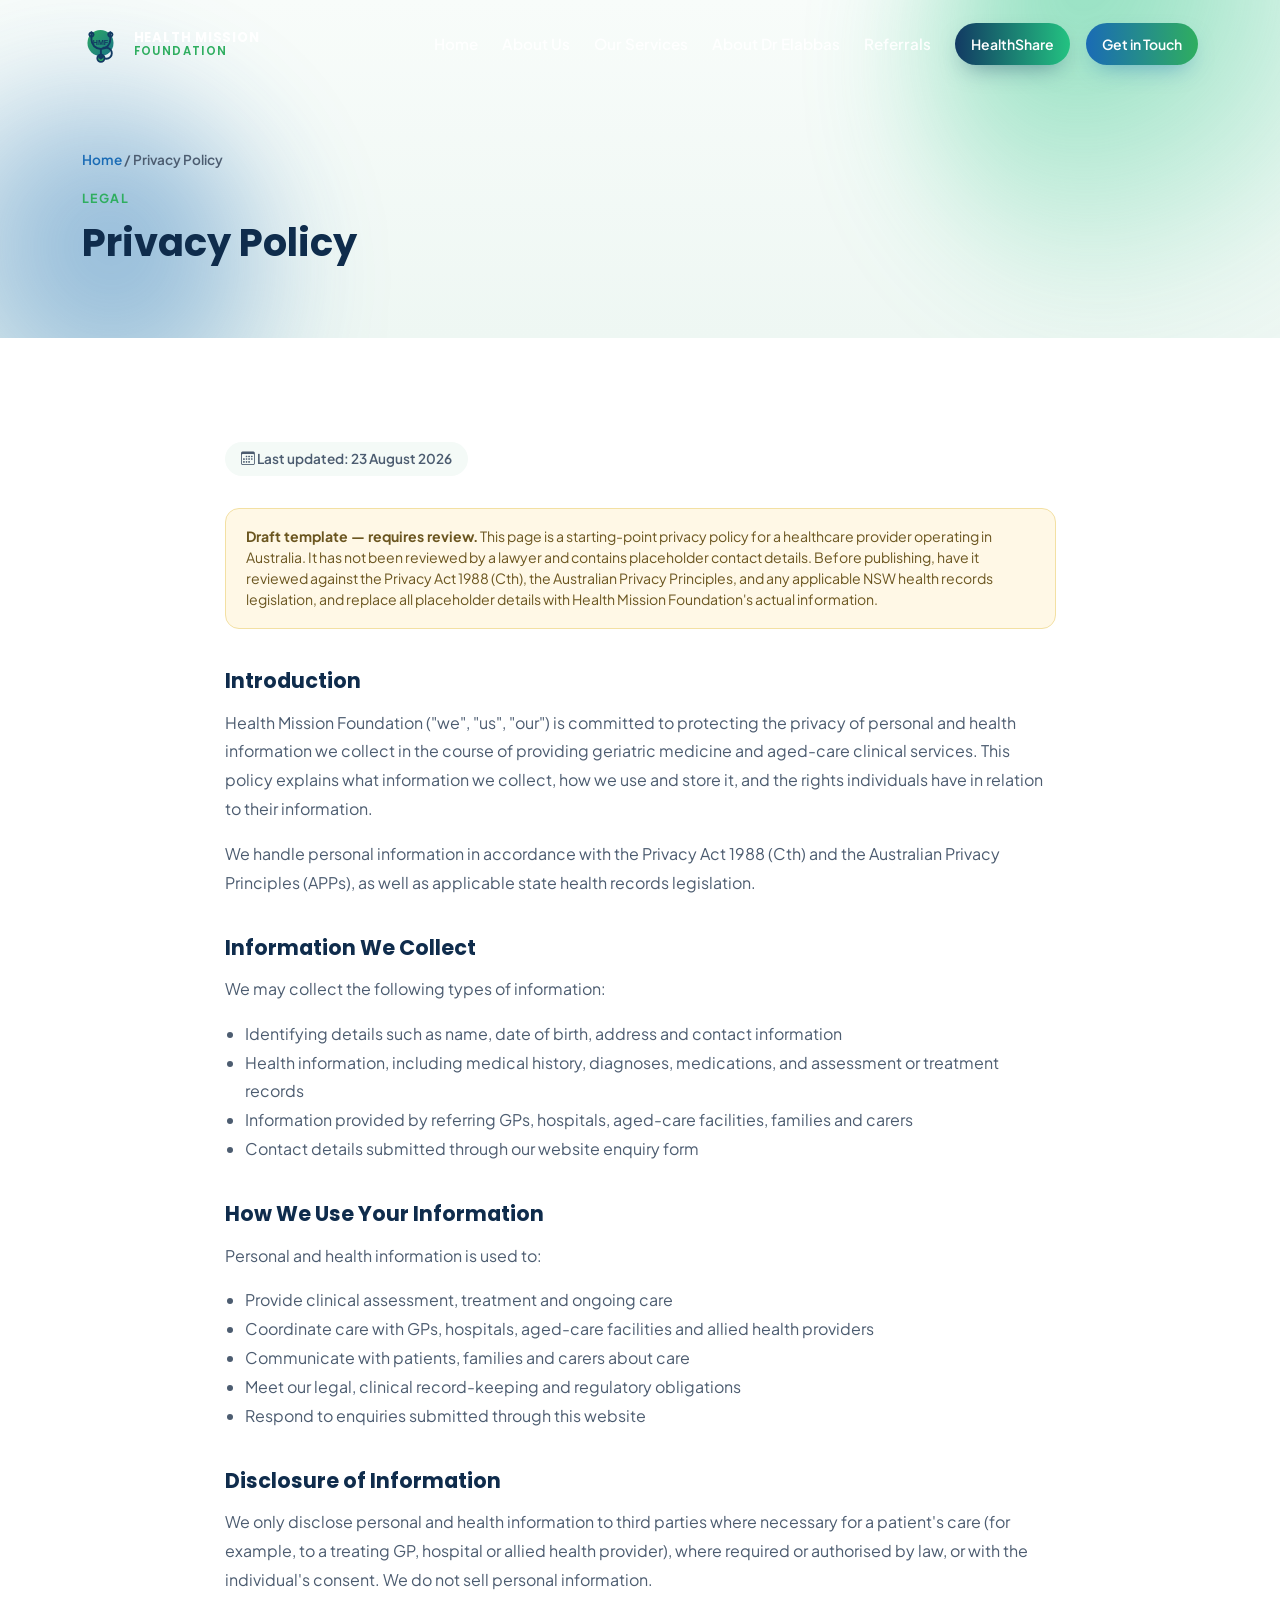
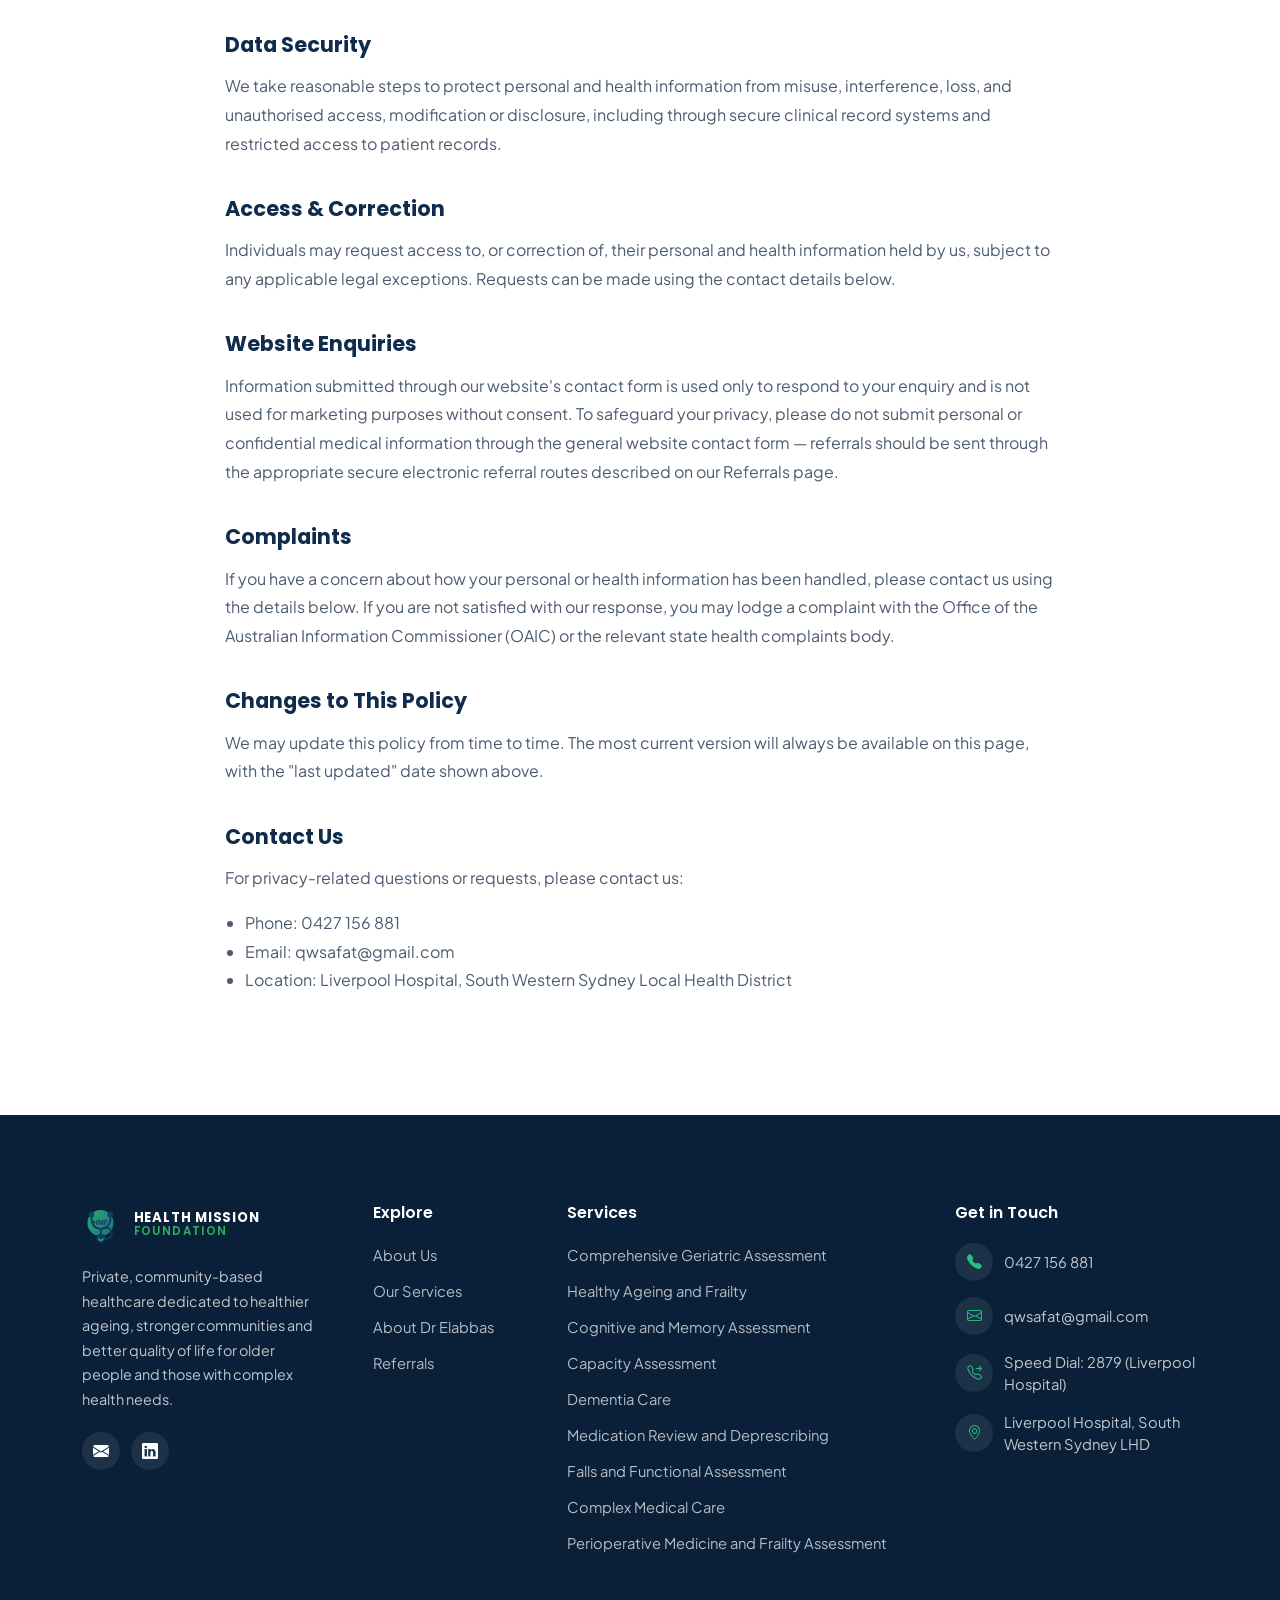
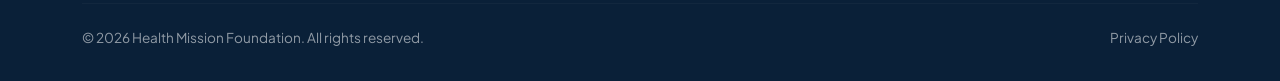
==== privacy.html @ 9118a7e2 "Initial commit: Health Mission Foundation website Single-page site (index.html) plus a privacy polic" ====
<!DOCTYPE html>
<html lang="en-AU">
<head>
<meta charset="UTF-8">
<meta name="viewport" content="width=device-width, initial-scale=1.0">
<title>Privacy Policy | Health Mission Foundation</title>
<meta name="description" content="Health Mission Foundation's privacy policy, explaining how personal and health information is collected, used, stored and disclosed.">
<meta name="robots" content="index, follow">
<meta name="theme-color" content="#0f2c4c">

<!-- NOTE: this is a placeholder domain — replace with the real live domain once the site is deployed -->
<link rel="canonical" href="https://www.healthmissionfoundation.com.au/privacy.html">

<!-- Social share previews (Open Graph / Twitter Card) -->
<meta property="og:type" content="website">
<meta property="og:site_name" content="Health Mission Foundation">
<meta property="og:title" content="Privacy Policy | Health Mission Foundation">
<meta property="og:description" content="Health Mission Foundation's privacy policy, explaining how personal and health information is collected, used, stored and disclosed.">
<meta property="og:image" content="https://www.healthmissionfoundation.com.au/assets/og-image.png">
<meta property="og:url" content="https://www.healthmissionfoundation.com.au/privacy.html">
<meta property="og:locale" content="en_AU">
<meta name="twitter:card" content="summary_large_image">
<meta name="twitter:title" content="Privacy Policy | Health Mission Foundation">
<meta name="twitter:description" content="Health Mission Foundation's privacy policy, explaining how personal and health information is collected, used, stored and disclosed.">
<meta name="twitter:image" content="https://www.healthmissionfoundation.com.au/assets/og-image.png">

<link rel="icon" type="image/svg+xml" href="assets/logo.svg">

<link rel="preconnect" href="https://fonts.googleapis.com">
<link href="https://fonts.googleapis.com/css2?family=Poppins:wght@500;600;700;800&family=Plus+Jakarta+Sans:wght@400;500;600;700&display=swap" rel="stylesheet">

<link href="https://cdn.jsdelivr.net/npm/bootstrap@5.3.3/dist/css/bootstrap.min.css" rel="stylesheet">
<link rel="stylesheet" href="https://cdn.jsdelivr.net/npm/bootstrap-icons@1.11.3/font/bootstrap-icons.css">

<link rel="stylesheet" href="css/style.css">
</head>
<body>

<!-- ============ NAVBAR ============ -->
<nav class="navbar navbar-expand-lg fixed-top hmf-navbar" id="hmfNav">
  <div class="container">
    <a class="navbar-brand hmf-brand" href="index.html#top">
      <img src="assets/logo.svg" alt="Health Mission Foundation" class="hmf-brand-mark">
      <span class="hmf-brand-text">
        <span class="hmf-brand-line1">HEALTH MISSION</span>
        <span class="hmf-brand-line2">FOUNDATION</span>
      </span>
    </a>
    <button class="navbar-toggler" type="button" data-bs-toggle="collapse" data-bs-target="#hmfNavLinks" aria-controls="hmfNavLinks" aria-expanded="false" aria-label="Toggle navigation">
      <span class="navbar-toggler-icon"></span>
    </button>
    <div class="collapse navbar-collapse" id="hmfNavLinks">
      <ul class="navbar-nav ms-auto align-items-lg-center gap-lg-2">
        <li class="nav-item"><a class="nav-link" href="index.html#top">Home</a></li>
        <li class="nav-item"><a class="nav-link" href="index.html#about">About Us</a></li>
        <li class="nav-item"><a class="nav-link" href="index.html#services">Our Services</a></li>
        <li class="nav-item"><a class="nav-link" href="index.html#specialist">About Dr Elabbas</a></li>
        <li class="nav-item"><a class="nav-link" href="index.html#referrals">Referrals</a></li>
        <li class="nav-item ms-lg-2">
          <a class="btn hmf-btn-healthshare btn-sm px-3" href="https://www.healthshare.com.au/profile/professional/437690-dr-elhassan-elabbas/" target="_blank" rel="noopener noreferrer">HealthShare</a>
        </li>
        <li class="nav-item ms-lg-2">
          <a class="btn hmf-btn-primary btn-sm px-3" href="index.html#contact">Get in Touch</a>
        </li>
      </ul>
    </div>
  </div>
</nav>

<!-- ============ PAGE HEADER ============ -->
<header class="hmf-page-header">
  <div class="hmf-hero-blob hmf-blob-1"></div>
  <div class="hmf-hero-blob hmf-blob-2"></div>
  <div class="container">
    <p class="hmf-breadcrumb"><a href="index.html#top">Home</a> / Privacy Policy</p>
    <span class="hmf-kicker">Legal</span>
    <h1 class="hmf-h2">Privacy Policy</h1>
  </div>
</header>

<!-- ============ POLICY CONTENT ============ -->
<section class="hmf-section">
  <div class="container">
    <div class="row justify-content-center">
      <div class="col-lg-9">

        <p class="hmf-policy-updated"><i class="bi bi-calendar3"></i> Last updated: 23 August 2026</p>

        <div class="hmf-policy-disclaimer">
          <strong>Draft template &mdash; requires review.</strong> This page is a starting-point
          privacy policy for a healthcare provider operating in Australia. It has not been
          reviewed by a lawyer and contains placeholder contact details. Before publishing,
          have it reviewed against the Privacy Act 1988 (Cth), the Australian Privacy
          Principles, and any applicable NSW health records legislation, and replace all
          placeholder details with Health Mission Foundation's actual information.
        </div>

        <div class="hmf-policy">

          <h2>Introduction</h2>
          <p>
            Health Mission Foundation ("we", "us", "our") is committed to protecting the privacy
            of personal and health information we collect in the course of providing geriatric
            medicine and aged-care clinical services. This policy explains what information we
            collect, how we use and store it, and the rights individuals have in relation to
            their information.
          </p>
          <p>
            We handle personal information in accordance with the Privacy Act 1988 (Cth) and
            the Australian Privacy Principles (APPs), as well as applicable state health records
            legislation.
          </p>

          <h2>Information We Collect</h2>
          <p>We may collect the following types of information:</p>
          <ul>
            <li>Identifying details such as name, date of birth, address and contact information</li>
            <li>Health information, including medical history, diagnoses, medications, and assessment or treatment records</li>
            <li>Information provided by referring GPs, hospitals, aged-care facilities, families and carers</li>
            <li>Contact details submitted through our website enquiry form</li>
          </ul>

          <h2>How We Use Your Information</h2>
          <p>Personal and health information is used to:</p>
          <ul>
            <li>Provide clinical assessment, treatment and ongoing care</li>
            <li>Coordinate care with GPs, hospitals, aged-care facilities and allied health providers</li>
            <li>Communicate with patients, families and carers about care</li>
            <li>Meet our legal, clinical record-keeping and regulatory obligations</li>
            <li>Respond to enquiries submitted through this website</li>
          </ul>

          <h2>Disclosure of Information</h2>
          <p>
            We only disclose personal and health information to third parties where necessary
            for a patient's care (for example, to a treating GP, hospital or allied health
            provider), where required or authorised by law, or with the individual's consent.
            We do not sell personal information.
          </p>

          <h2>Data Security</h2>
          <p>
            We take reasonable steps to protect personal and health information from misuse,
            interference, loss, and unauthorised access, modification or disclosure, including
            through secure clinical record systems and restricted access to patient records.
          </p>

          <h2>Access &amp; Correction</h2>
          <p>
            Individuals may request access to, or correction of, their personal and health
            information held by us, subject to any applicable legal exceptions. Requests can be
            made using the contact details below.
          </p>

          <h2>Website Enquiries</h2>
          <p>
            Information submitted through our website's contact form is used only to respond to
            your enquiry and is not used for marketing purposes without consent. To safeguard
            your privacy, please do not submit personal or confidential medical information
            through the general website contact form &mdash; referrals should be sent through
            the appropriate secure electronic referral routes described on our Referrals page.
          </p>

          <h2>Complaints</h2>
          <p>
            If you have a concern about how your personal or health information has been
            handled, please contact us using the details below. If you are not satisfied with
            our response, you may lodge a complaint with the Office of the Australian
            Information Commissioner (OAIC) or the relevant state health complaints body.
          </p>

          <h2>Changes to This Policy</h2>
          <p>
            We may update this policy from time to time. The most current version will always
            be available on this page, with the "last updated" date shown above.
          </p>

          <h2>Contact Us</h2>
          <p>
            For privacy-related questions or requests, please contact us:
          </p>
          <ul>
            <li>Phone: 0427 156 881</li>
            <li>Email: qwsafat@gmail.com</li>
            <li>Location: Liverpool Hospital, South Western Sydney Local Health District</li>
          </ul>

        </div>
      </div>
    </div>
  </div>
</section>

<!-- ============ FOOTER ============ -->
<footer class="hmf-footer">
  <div class="container">
    <div class="row g-5">
      <div class="col-lg-3">
        <a href="index.html#top" class="hmf-brand hmf-footer-brand">
          <img src="assets/logo.svg" alt="Health Mission Foundation" class="hmf-brand-mark">
          <span class="hmf-brand-text">
            <span class="hmf-brand-line1">HEALTH MISSION</span>
            <span class="hmf-brand-line2">FOUNDATION</span>
          </span>
        </a>
        <p class="hmf-footer-about">
          Private, community-based healthcare dedicated to healthier ageing, stronger
          communities and better quality of life for older people and those with complex
          health needs.
        </p>
        <div class="hmf-social">
          <a href="mailto:qwsafat@gmail.com" aria-label="Email"><i class="bi bi-envelope-fill"></i></a>
          <a href="https://www.linkedin.com/in/dr-elhassan-elabbas-39b4a826b/" target="_blank" rel="noopener noreferrer" aria-label="LinkedIn"><i class="bi bi-linkedin"></i></a>
        </div>
      </div>

      <div class="col-lg-2 col-6">
        <h4 class="hmf-footer-heading">Explore</h4>
        <ul class="hmf-footer-links">
          <li><a href="index.html#about">About Us</a></li>
          <li><a href="index.html#services">Our Services</a></li>
          <li><a href="index.html#specialist">About Dr Elabbas</a></li>
          <li><a href="index.html#referrals">Referrals</a></li>
        </ul>
      </div>

      <div class="col-lg-4 col-6">
        <h4 class="hmf-footer-heading">Services</h4>
        <ul class="hmf-footer-links">
          <li><a href="index.html#services">Comprehensive Geriatric Assessment</a></li>
          <li><a href="index.html#services">Healthy Ageing and Frailty</a></li>
          <li><a href="index.html#services">Cognitive and Memory Assessment</a></li>
          <li><a href="index.html#services">Capacity Assessment</a></li>
          <li><a href="index.html#services">Dementia Care</a></li>
          <li><a href="index.html#services">Medication Review and Deprescribing</a></li>
          <li><a href="index.html#services">Falls and Functional Assessment</a></li>
          <li><a href="index.html#services">Complex Medical Care</a></li>
          <li><a href="index.html#services">Perioperative Medicine and Frailty Assessment</a></li>
        </ul>
      </div>

      <div class="col-lg-3">
        <h4 class="hmf-footer-heading">Get in Touch</h4>
        <ul class="hmf-footer-contact">
          <li><i class="bi bi-telephone-fill"></i><span>0427 156 881</span></li>
          <li><i class="bi bi-envelope"></i><span>qwsafat@gmail.com</span></li>
          <li><i class="bi bi-telephone-forward"></i><span>Speed Dial: 2879 (Liverpool Hospital)</span></li>
          <li><i class="bi bi-geo-alt"></i><span>Liverpool Hospital, South Western Sydney LHD</span></li>
        </ul>
      </div>
    </div>

    <hr class="hmf-footer-divider">

    <div class="d-flex flex-column flex-sm-row justify-content-between align-items-center gap-2 hmf-footer-bottom">
      <p class="mb-0">&copy; <span id="hmfYear"></span> Health Mission Foundation. All rights reserved.</p>
      <p class="mb-0"><a href="privacy.html">Privacy Policy</a></p>
    </div>
  </div>
</footer>

<button id="hmfBackToTop" class="hmf-back-to-top" aria-label="Back to top"><i class="bi bi-arrow-up"></i></button>

<script src="https://cdn.jsdelivr.net/npm/bootstrap@5.3.3/dist/js/bootstrap.bundle.min.js"></script>
<script src="js/script.js"></script>
</body>
</html>
---- css/style.css ----
/* ==========================================================================
   Health Mission Foundation — custom styles (Bootstrap 5 base)
   ========================================================================== */

:root {
  --hmf-navy: #0f2c4c;
  --hmf-navy-2: #123a63;
  --hmf-blue: #1a6bb5;
  --hmf-green: #2fae60;
  --hmf-green-2: #23c281;
  --hmf-bg-soft: #f4faf7;
  --hmf-text: #17263a;
  --hmf-text-soft: #4c5c70;
  --hmf-gradient: linear-gradient(135deg, var(--hmf-navy) 0%, var(--hmf-blue) 55%, var(--hmf-green) 100%);
  --hmf-shadow: 0 20px 45px -20px rgba(15, 44, 76, 0.35);
}

html { scroll-behavior: smooth; }

body {
  font-family: 'Plus Jakarta Sans', system-ui, sans-serif;
  color: var(--hmf-text);
  background: #ffffff;
  overflow-x: hidden;
}

h1, h2, h3, h4, .hmf-brand-text {
  font-family: 'Poppins', sans-serif;
}

a { text-decoration: none; }

.hmf-text-gradient {
  background: linear-gradient(90deg, var(--hmf-green-2), var(--hmf-blue));
  -webkit-background-clip: text;
  background-clip: text;
  color: transparent;
}

/* ---------- Buttons ---------- */
.hmf-btn-primary {
  background: linear-gradient(90deg, var(--hmf-blue), var(--hmf-green));
  border: none;
  color: #fff;
  font-weight: 600;
  border-radius: 50px;
  padding-top: .65rem;
  padding-bottom: .65rem;
  box-shadow: 0 10px 25px -10px rgba(26, 107, 181, .55);
  transition: transform .25s ease, box-shadow .25s ease;
}
.hmf-btn-primary:hover {
  transform: translateY(-3px);
  box-shadow: 0 16px 30px -10px rgba(26, 107, 181, .6);
  color: #fff;
}
.hmf-btn-outline {
  border: 2px solid var(--hmf-navy-2);
  color: var(--hmf-navy-2);
  font-weight: 600;
  border-radius: 50px;
  background: transparent;
  transition: all .25s ease;
}
.hmf-btn-outline:hover {
  background: var(--hmf-navy-2);
  color: #fff;
  transform: translateY(-3px);
}
.hmf-btn-light {
  background: #fff;
  color: var(--hmf-navy-2);
  font-weight: 600;
  border-radius: 50px;
  border: none;
  transition: all .25s ease;
}
.hmf-btn-light:hover {
  transform: translateY(-3px);
  color: var(--hmf-navy-2);
  box-shadow: 0 14px 28px -10px rgba(0,0,0,.25);
}
.hmf-btn-healthshare {
  background: linear-gradient(90deg, var(--hmf-navy-2), var(--hmf-green-2));
  border: none;
  color: #fff;
  font-weight: 600;
  border-radius: 50px;
  padding-top: .65rem;
  padding-bottom: .65rem;
  box-shadow: 0 10px 25px -10px rgba(18, 58, 99, .55);
  transition: transform .25s ease, box-shadow .25s ease;
}
.hmf-btn-healthshare:hover {
  transform: translateY(-3px);
  box-shadow: 0 16px 30px -10px rgba(18, 58, 99, .6);
  color: #fff;
}

/* ---------- Navbar ---------- */
.hmf-navbar {
  padding: 18px 0;
  background: transparent;
  transition: all .35s ease;
}
.hmf-navbar.scrolled {
  padding: 10px 0;
  background: rgba(255,255,255,.9);
  backdrop-filter: blur(12px);
  box-shadow: 0 8px 30px -15px rgba(15,44,76,.25);
}
.hmf-brand {
  display: flex;
  align-items: center;
  gap: .6rem;
}
.hmf-brand-mark { width: 42px; height: 42px; }
.hmf-brand-text { display: flex; flex-direction: column; line-height: 1.05; }
.hmf-brand-line1 { font-weight: 700; font-size: .82rem; letter-spacing: .06em; color: var(--hmf-navy-2); }
.hmf-brand-line2 { font-weight: 600; font-size: .72rem; letter-spacing: .12em; color: var(--hmf-green); }

.hmf-navbar .nav-link {
  color: var(--hmf-navy-2);
  font-weight: 600;
  font-size: .95rem;
  padding: .5rem .9rem;
  position: relative;
}
.hmf-navbar .nav-link::after {
  content: "";
  position: absolute;
  left: .9rem; right: .9rem; bottom: .2rem;
  height: 2px;
  background: linear-gradient(90deg, var(--hmf-blue), var(--hmf-green));
  transform: scaleX(0);
  transform-origin: left;
  transition: transform .25s ease;
}
.hmf-navbar .nav-link:hover::after { transform: scaleX(1); }
.hmf-navbar .nav-link.active { color: var(--hmf-green); }
.hmf-navbar .nav-link.active::after { transform: scaleX(1); }

/* Hero is a solid dark panel: keep nav text legible before the navbar picks up its scrolled (white) background */
@media (min-width: 992px) {
  .hmf-navbar:not(.scrolled) .nav-link:not(.active) { color: rgba(255, 255, 255, .92); }
  .hmf-navbar:not(.scrolled) .hmf-brand-line1 { color: #fff; }
}

/* ---------- Hero ---------- */
.hmf-hero {
  position: relative;
  min-height: 100vh;
  display: flex;
  align-items: center;
  padding-top: 140px;
  padding-bottom: 120px;
  background: var(--hmf-navy);
  overflow: hidden;
}
.hmf-hero-blob {
  position: absolute;
  border-radius: 50%;
  filter: blur(60px);
  opacity: .55;
  z-index: 0;
  animation: hmfFloat 9s ease-in-out infinite;
}
.hmf-blob-1 {
  width: 520px; height: 520px;
  top: -180px; right: -160px;
  background: radial-gradient(circle at 30% 30%, var(--hmf-green-2), transparent 70%);
}
.hmf-blob-2 {
  width: 420px; height: 420px;
  bottom: -160px; left: -140px;
  background: radial-gradient(circle at 60% 40%, var(--hmf-blue), transparent 70%);
  animation-delay: 2s;
}
@keyframes hmfFloat {
  0%, 100% { transform: translateY(0) scale(1); }
  50% { transform: translateY(-25px) scale(1.05); }
}

.hmf-heartbeat {
  position: absolute;
  top: 18%;
  left: 0;
  width: 100%;
  height: 90px;
  z-index: 0;
  opacity: .35;
}
.hmf-heartbeat path {
  fill: none;
  stroke: rgba(255, 255, 255, .6);
  stroke-width: 2.5;
  stroke-linecap: round;
  stroke-linejoin: round;
  stroke-dasharray: 1400;
  stroke-dashoffset: 1400;
  animation: hmfDraw 6s linear infinite;
}
@keyframes hmfDraw {
  0% { stroke-dashoffset: 1400; }
  60% { stroke-dashoffset: 0; }
  100% { stroke-dashoffset: -1400; }
}

.hmf-hero-content { position: relative; z-index: 2; }

.hmf-eyebrow {
  display: inline-flex;
  align-items: center;
  gap: .5rem;
  background: #fff;
  color: var(--hmf-green);
  font-weight: 700;
  font-size: .8rem;
  letter-spacing: .04em;
  padding: .5rem 1rem;
  border-radius: 50px;
  box-shadow: var(--hmf-shadow);
  margin-bottom: 1.5rem;
}

.hmf-hero-title {
  font-size: clamp(2.2rem, 4vw, 3.4rem);
  font-weight: 800;
  color: #fff;
  line-height: 1.15;
  margin-bottom: 1.25rem;
}

.hmf-highlight-mark {
  background-image: linear-gradient(rgba(47, 174, 96, .55), rgba(47, 174, 96, .55));
  background-repeat: no-repeat;
  background-size: 100% 38%;
  background-position: 0 88%;
  padding: 0 .05em;
}

.hmf-hero-sub {
  font-size: 1.1rem;
  color: rgba(255, 255, 255, .78);
  max-width: 560px;
  margin-bottom: 2rem;
}
.hmf-hero-sub strong { color: #fff; }

.hmf-text-link {
  display: inline-flex;
  align-items: center;
  gap: .5rem;
  font-weight: 700;
  color: #fff;
  border-bottom: 2px solid rgba(255, 255, 255, .4);
  padding-bottom: .2rem;
  transition: border-color .2s ease, gap .2s ease;
}
.hmf-text-link:hover {
  color: #fff;
  border-color: var(--hmf-green-2);
  gap: .7rem;
}

.hmf-value-strip {
  display: flex;
  flex-wrap: wrap;
  gap: 1.6rem;
  margin-top: 2.5rem;
}
.hmf-value-item {
  display: flex;
  align-items: center;
  gap: .55rem;
  font-weight: 600;
  color: #fff;
  font-size: .92rem;
}
.hmf-value-item i {
  color: #fff;
  background: linear-gradient(135deg, var(--hmf-blue), var(--hmf-green));
  width: 34px; height: 34px;
  display: flex; align-items: center; justify-content: center;
  border-radius: 50%;
  font-size: 1rem;
}

/* Hero visual */
.hmf-hero-visual {
  position: relative;
  width: 100%;
  max-width: 400px;
  margin: 0 auto;
  aspect-ratio: 1 / 1;
  display: flex;
  align-items: center;
  justify-content: center;
}
.hmf-orbit-ring {
  position: absolute;
  border: 2px dashed rgba(255, 255, 255, .3);
  border-radius: 50%;
}
.hmf-ring-1 { inset: 0; animation: hmfSpin 40s linear infinite; }
.hmf-ring-2 { inset: 12%; border-color: rgba(47, 174, 96, .55); animation: hmfSpin 30s linear infinite reverse; }
@keyframes hmfSpin { from { transform: rotate(0deg);} to { transform: rotate(360deg);} }

.hmf-hero-card {
  position: relative;
  z-index: 2;
  background: #fff;
  border-radius: 28px;
  padding: 2.2rem 1.8rem;
  text-align: center;
  width: 74%;
  box-shadow: var(--hmf-shadow);
}
.hmf-hero-logo { width: 64px; height: 64px; margin-bottom: 1rem; }
.hmf-hero-card-title { font-weight: 700; color: var(--hmf-navy); font-size: 1.15rem; margin-bottom: .4rem; font-family: 'Poppins', sans-serif; }
.hmf-hero-card-sub { font-size: .82rem; color: var(--hmf-text-soft); margin: 0; line-height: 1.5; }

.hmf-hero-wave {
  position: absolute;
  left: 0; right: 0; bottom: -2px;
  line-height: 0;
  z-index: 1;
}
.hmf-hero-wave svg { width: 100%; height: 90px; display: block; }
.hmf-hero-wave path { fill: #ffffff; }

/* ---------- Inner page header ---------- */
.hmf-page-header {
  position: relative;
  padding-top: 150px;
  padding-bottom: 4.5rem;
  background: linear-gradient(180deg, #f8fcfa 0%, #eef7f3 100%);
  overflow: hidden;
}
.hmf-page-header .container { position: relative; z-index: 1; }
.hmf-breadcrumb {
  font-size: .85rem;
  font-weight: 600;
  color: var(--hmf-text-soft);
  margin-bottom: .9rem;
}
.hmf-breadcrumb a { color: var(--hmf-blue); }
.hmf-breadcrumb a:hover { text-decoration: underline; }
.hmf-page-header .hmf-h2 { margin-bottom: 0; }
.hmf-page-header-sub {
  color: var(--hmf-text-soft);
  max-width: 680px;
  margin-top: 1rem;
  font-size: 1.05rem;
}

/* ---------- Section basics ---------- */
.hmf-section { padding: 6.5rem 0; }
.hmf-section-alt { background: var(--hmf-bg-soft); }

.hmf-kicker {
  display: inline-block;
  font-weight: 700;
  letter-spacing: .12em;
  text-transform: uppercase;
  font-size: .78rem;
  color: var(--hmf-green);
  margin-bottom: .8rem;
}
.hmf-kicker-light { color: var(--hmf-green-2); }

.hmf-h2 {
  font-weight: 700;
  color: var(--hmf-navy);
  font-size: clamp(1.7rem, 3vw, 2.4rem);
  margin-bottom: 1.1rem;
}

.hmf-section-sub {
  color: var(--hmf-text-soft);
  max-width: 640px;
  font-size: 1.05rem;
}

.hmf-lead-text {
  font-size: 1.15rem;
  font-weight: 600;
  color: var(--hmf-navy-2);
  margin-bottom: 1rem;
}
.hmf-body-text { color: var(--hmf-text-soft); margin-bottom: 1rem; line-height: 1.75; }
.hmf-body-text-light { color: rgba(255,255,255,.82); }

/* About graphic */
.hmf-about-graphic { max-width: 420px; margin: 0 auto; }
.hmf-og-ring { fill: none; stroke: rgba(26,107,181,.15); stroke-width: 1.5; }
.hmf-og-ring-2 { stroke: rgba(47,174,96,.2); }
.hmf-og-dots circle { fill: var(--hmf-green); opacity: .6; }

.hmf-mini-card {
  display: flex;
  align-items: center;
  gap: .7rem;
  background: var(--hmf-bg-soft);
  border-radius: 14px;
  padding: .9rem 1rem;
  font-weight: 600;
  font-size: .9rem;
  color: var(--hmf-navy-2);
  height: 100%;
}
.hmf-mini-card i { color: var(--hmf-green); font-size: 1.2rem; }

/* ---------- Services ---------- */
.hmf-service-card {
  position: relative;
  background: #fff;
  border-radius: 22px;
  padding: 2.2rem 1.8rem 1.8rem;
  height: 100%;
  border: 1px solid rgba(15,44,76,.06);
  transition: transform .3s ease, box-shadow .3s ease, border-color .3s ease;
  overflow: hidden;
}
.hmf-service-card::before {
  content: "";
  position: absolute;
  inset: 0;
  background: linear-gradient(135deg, rgba(26,107,181,.06), rgba(47,174,96,.06));
  opacity: 0;
  transition: opacity .3s ease;
}
.hmf-service-card:hover {
  transform: translateY(-8px);
  box-shadow: var(--hmf-shadow);
  border-color: transparent;
}
.hmf-service-card:hover::before { opacity: 1; }

.hmf-service-num {
  position: absolute;
  top: 1.2rem; right: 1.4rem;
  font-family: 'Poppins', sans-serif;
  font-weight: 800;
  font-size: 1.6rem;
  color: rgba(15,44,76,.08);
}
.hmf-service-icon {
  width: 56px; height: 56px;
  border-radius: 16px;
  display: flex; align-items: center; justify-content: center;
  background: linear-gradient(135deg, var(--hmf-blue), var(--hmf-green));
  color: #fff;
  font-size: 1.5rem;
  margin-bottom: 1.2rem;
  position: relative;
  z-index: 1;
}
.hmf-service-card h3 {
  font-family: 'Poppins', sans-serif;
  font-size: 1.08rem;
  font-weight: 700;
  color: var(--hmf-navy);
  margin-bottom: .6rem;
  position: relative;
  z-index: 1;
}
.hmf-service-card p {
  font-size: .92rem;
  color: var(--hmf-text-soft);
  margin: 0;
  position: relative;
  z-index: 1;
  line-height: 1.6;
}

/* ---------- Team / Doctor profile ---------- */
.hmf-doctor-portrait {
  position: relative;
  width: 100%;
  max-width: 340px;
  margin: 0 auto;
  aspect-ratio: 1 / 1;
  display: flex;
  align-items: center;
  justify-content: center;
}
.hmf-doctor-portrait-ring {
  position: absolute;
  inset: 0;
  border: 2px dashed rgba(47, 174, 96, .3);
  border-radius: 50%;
  animation: hmfSpin 40s linear infinite;
}
.hmf-doctor-portrait-badge {
  position: relative;
  z-index: 2;
  width: 78%;
  aspect-ratio: 1 / 1;
  border-radius: 50%;
  display: flex;
  align-items: center;
  justify-content: center;
  overflow: hidden;
  background: linear-gradient(135deg, var(--hmf-blue), var(--hmf-green));
  color: #fff;
  font-size: 5rem;
  border: 6px solid #fff;
  box-shadow: var(--hmf-shadow);
}
.hmf-doctor-portrait-badge img {
  width: 100%;
  height: 100%;
  object-fit: cover;
  object-position: center 45%;
}
.hmf-doctor-portrait-chip {
  position: absolute;
  background: #fff;
  border-radius: 50px;
  padding: .5rem .95rem;
  font-size: .78rem;
  font-weight: 700;
  color: var(--hmf-navy-2);
  box-shadow: var(--hmf-shadow);
  display: flex;
  align-items: center;
  gap: .4rem;
  z-index: 3;
  animation: hmfFloat 6s ease-in-out infinite;
}
.hmf-doctor-portrait-chip i { color: var(--hmf-green); }
.hmf-doctor-portrait-chip.chip-top { top: 2%; left: -4%; }
.hmf-doctor-portrait-chip.chip-mid { top: 42%; right: -8%; animation-delay: .7s; }
.hmf-doctor-portrait-chip.chip-bottom { bottom: 4%; left: 2%; animation-delay: 1.5s; }

.hmf-doctor-name {
  font-family: 'Poppins', sans-serif;
  font-weight: 700;
  color: var(--hmf-navy);
  font-size: clamp(1.4rem, 2.4vw, 1.8rem);
  margin-bottom: .3rem;
}
.hmf-doctor-creds-line {
  font-weight: 700;
  color: var(--hmf-green);
  font-size: .9rem;
  letter-spacing: .06em;
  text-transform: uppercase;
  margin-bottom: .4rem;
}
.hmf-doctor-role-line {
  color: var(--hmf-navy-2);
  font-weight: 600;
  font-size: 1.05rem;
  margin-bottom: 1rem;
}

.hmf-linkedin-link {
  display: inline-flex;
  align-items: center;
  gap: .5rem;
  font-weight: 600;
  font-size: .92rem;
  color: #0a66c2;
  margin-bottom: 1.2rem;
}
.hmf-linkedin-link i { font-size: 1.1rem; }
.hmf-linkedin-link:hover { color: #084a8f; text-decoration: underline; }

.hmf-doctor-tags {
  display: flex;
  flex-wrap: wrap;
  gap: .6rem;
  margin: 1.2rem 0;
}
.hmf-doctor-tag {
  display: inline-flex;
  align-items: center;
  gap: .4rem;
  background: #fff;
  border: 1px solid rgba(15,44,76,.08);
  border-radius: 50px;
  padding: .5rem 1rem;
  font-size: .85rem;
  font-weight: 600;
  color: var(--hmf-navy-2);
}
.hmf-doctor-tag i { color: var(--hmf-green); }

.hmf-doctor-contact-panel {
  display: flex;
  flex-wrap: wrap;
  gap: 1.2rem;
  background: #fff;
  border-radius: 18px;
  padding: 1.3rem 1.5rem;
  box-shadow: var(--hmf-shadow);
}
.hmf-doctor-contact-item {
  display: flex;
  align-items: center;
  gap: .8rem;
  flex: 1 1 240px;
}
.hmf-doctor-contact-item i {
  font-size: 1.4rem;
  color: #fff;
  background: linear-gradient(135deg, var(--hmf-blue), var(--hmf-green));
  width: 44px; height: 44px;
  border-radius: 12px;
  display: flex; align-items: center; justify-content: center;
  flex: 0 0 auto;
}
.hmf-doctor-contact-item .label {
  display: block;
  font-size: .74rem;
  text-transform: uppercase;
  letter-spacing: .06em;
  color: var(--hmf-text-soft);
  font-weight: 700;
}
.hmf-doctor-contact-item .value {
  display: block;
  font-weight: 700;
  color: var(--hmf-navy);
  font-size: 1rem;
}

@media (max-width: 575.98px) {
  .hmf-doctor-portrait-chip.chip-mid { right: 0; }
}

/* ---------- Approach / Orbit diagram ---------- */
.hmf-approach {
  background: var(--hmf-gradient);
  position: relative;
}
.hmf-approach::after {
  content: "";
  position: absolute;
  inset: 0;
  background: radial-gradient(circle at 85% 20%, rgba(255,255,255,.08), transparent 45%);
  pointer-events: none;
}

.hmf-orbit-wrap {
  position: relative;
  width: 100%;
  max-width: 460px;
  aspect-ratio: 1 / 1;
  margin: 0 auto;
}
.hmf-orbit-wrap::before {
  content: "";
  position: absolute;
  inset: 12%;
  border: 2px dashed rgba(255,255,255,.25);
  border-radius: 50%;
}
.hmf-orbit-center {
  position: absolute;
  top: 50%; left: 50%;
  transform: translate(-50%, -50%);
  width: 38%; height: 38%;
  border-radius: 50%;
  background: #fff;
  color: var(--hmf-navy-2);
  display: flex; align-items: center; justify-content: center;
  text-align: center;
  font-family: 'Poppins', sans-serif;
  font-weight: 700;
  font-size: clamp(.85rem, 1.6vw, 1.05rem);
  box-shadow: 0 25px 50px -20px rgba(0,0,0,.4);
  z-index: 3;
}
.hmf-orbit-item {
  --angle: calc(60deg * var(--i));
  position: absolute;
  top: 50%; left: 50%;
  width: 108px;
  margin-left: -54px;
  margin-top: -34px;
  transform: rotate(var(--angle)) translate(0, -44%) rotate(calc(-1 * var(--angle)));
  display: flex;
  flex-direction: column;
  align-items: center;
  gap: .35rem;
  color: #fff;
  z-index: 2;
}
.hmf-orbit-item i {
  width: 46px; height: 46px;
  border-radius: 50%;
  background: rgba(255,255,255,.14);
  border: 1px solid rgba(255,255,255,.35);
  display: flex; align-items: center; justify-content: center;
  font-size: 1.15rem;
  backdrop-filter: blur(4px);
  transition: transform .25s ease, background .25s ease;
}
.hmf-orbit-item:hover i {
  transform: scale(1.12);
  background: var(--hmf-green);
}
.hmf-orbit-item span {
  font-size: .8rem;
  font-weight: 700;
  text-align: center;
}

/* ---------- CTA Banner ---------- */
.hmf-cta-banner {
  background: var(--hmf-navy);
  padding: 4.5rem 0;
}
.hmf-cta-text {
  font-family: 'Poppins', sans-serif;
  font-size: clamp(1.3rem, 2.6vw, 2rem);
  font-weight: 600;
  color: #fff;
  max-width: 900px;
  margin: 0 auto;
  line-height: 1.5;
}
.hmf-cta-note { max-width: 640px; margin-left: auto; margin-right: auto; }

/* ---------- Footer ---------- */
.hmf-footer {
  background: #0a2038;
  color: rgba(255,255,255,.75);
  padding: 5.5rem 0 2rem;
}
.hmf-footer-brand { margin-bottom: 1.2rem; }
.hmf-footer .hmf-brand-line1 { color: #fff; }
.hmf-footer-about { font-size: .9rem; line-height: 1.7; max-width: 320px; }
.hmf-social { display: flex; gap: .7rem; margin-top: 1.3rem; }
.hmf-social a {
  width: 38px; height: 38px;
  border-radius: 50%;
  background: rgba(255,255,255,.08);
  color: #fff;
  display: flex; align-items: center; justify-content: center;
  transition: all .25s ease;
}
.hmf-social a:hover { background: var(--hmf-green); transform: translateY(-3px); }

.hmf-footer-heading {
  font-family: 'Poppins', sans-serif;
  color: #fff;
  font-size: 1rem;
  font-weight: 600;
  margin-bottom: 1.3rem;
}
.hmf-footer-links { list-style: none; padding: 0; margin: 0; display: flex; flex-direction: column; gap: .75rem; }
.hmf-footer-links a { color: rgba(255,255,255,.7); font-size: .92rem; transition: color .2s ease; }
.hmf-footer-links a:hover { color: var(--hmf-green-2); }

.hmf-footer-contact { list-style: none; padding: 0; margin: 0; display: flex; flex-direction: column; gap: 1rem; }
.hmf-footer-contact li { display: flex; align-items: center; gap: .7rem; font-size: .92rem; }
.hmf-footer-contact i {
  width: 38px; height: 38px;
  border-radius: 50%;
  background: rgba(255,255,255,.08);
  display: flex; align-items: center; justify-content: center;
  color: var(--hmf-green-2);
  flex-shrink: 0;
}

.hmf-footer-divider { border-color: rgba(255,255,255,.12); margin: 3rem 0 1.5rem; }
.hmf-footer-bottom { font-size: .85rem; color: rgba(255,255,255,.55); }
.hmf-footer-bottom a { color: inherit; transition: color .2s ease; }
.hmf-footer-bottom a:hover { color: var(--hmf-green-2); }

/* ---------- Back to top ---------- */
.hmf-back-to-top {
  position: fixed;
  right: 24px;
  bottom: 24px;
  width: 48px;
  height: 48px;
  border-radius: 50%;
  border: none;
  background: linear-gradient(135deg, var(--hmf-blue), var(--hmf-green));
  color: #fff;
  font-size: 1.1rem;
  box-shadow: var(--hmf-shadow);
  opacity: 0;
  visibility: hidden;
  transform: translateY(15px);
  transition: all .3s ease;
  z-index: 999;
}
.hmf-back-to-top.show { opacity: 1; visibility: visible; transform: translateY(0); }
.hmf-back-to-top:hover { transform: translateY(-4px); }

/* ---------- Reveal on scroll ---------- */
.reveal-up {
  opacity: 0;
  transform: translateY(28px);
  transition: opacity .7s ease, transform .7s ease;
}
.reveal-up.in-view { opacity: 1; transform: translateY(0); }
.delay-1.in-view { transition-delay: .1s; }
.delay-2.in-view { transition-delay: .2s; }
.delay-3.in-view { transition-delay: .3s; }
.delay-4.in-view { transition-delay: .4s; }

/* ---------- Referral steps ---------- */
.hmf-referral-steps { counter-reset: hmf-step; }
.hmf-referral-step {
  display: flex;
  gap: 1.3rem;
  padding: 1.6rem 0;
  border-bottom: 1px solid rgba(15,44,76,.08);
}
.hmf-referral-step:last-child { border-bottom: none; }
.hmf-referral-step-num {
  flex: 0 0 auto;
  width: 48px; height: 48px;
  border-radius: 50%;
  background: linear-gradient(135deg, var(--hmf-blue), var(--hmf-green));
  color: #fff;
  font-family: 'Poppins', sans-serif;
  font-weight: 700;
  display: flex; align-items: center; justify-content: center;
}
.hmf-referral-step-body h3 {
  font-family: 'Poppins', sans-serif;
  font-weight: 700;
  font-size: 1.08rem;
  color: var(--hmf-navy);
  margin-bottom: .35rem;
}
.hmf-referral-step-body p { color: var(--hmf-text-soft); margin: 0; line-height: 1.7; }
.hmf-referral-step-body p a { color: var(--hmf-blue); font-weight: 600; text-decoration: underline; }

.hmf-info-card {
  background: #fff;
  border-radius: 20px;
  padding: 1.8rem;
  border: 1px solid rgba(15,44,76,.06);
  box-shadow: var(--hmf-shadow);
  height: 100%;
}
.hmf-info-card i.hmf-info-icon {
  width: 52px; height: 52px;
  border-radius: 14px;
  display: flex; align-items: center; justify-content: center;
  background: linear-gradient(135deg, var(--hmf-blue), var(--hmf-green));
  color: #fff;
  font-size: 1.35rem;
  margin-bottom: 1rem;
}
.hmf-info-card h3 {
  font-family: 'Poppins', sans-serif;
  font-weight: 700;
  font-size: 1.05rem;
  color: var(--hmf-navy);
  margin-bottom: .5rem;
}
.hmf-info-card p, .hmf-info-card ul { color: var(--hmf-text-soft); font-size: .93rem; line-height: 1.7; margin: 0; }
.hmf-info-card ul { padding-left: 1.1rem; }

/* ---------- Mission checklist ---------- */
.hmf-mission-item {
  display: flex;
  align-items: flex-start;
  gap: .8rem;
  padding: .9rem 0;
  border-bottom: 1px solid rgba(15,44,76,.08);
}
.hmf-mission-item:last-child { border-bottom: none; }
.hmf-mission-item i {
  color: #fff;
  background: linear-gradient(135deg, var(--hmf-blue), var(--hmf-green));
  width: 30px; height: 30px;
  border-radius: 50%;
  display: flex; align-items: center; justify-content: center;
  font-size: .85rem;
  flex: 0 0 auto;
  margin-top: .1rem;
}
.hmf-mission-item span { font-weight: 600; color: var(--hmf-navy-2); }

/* ---------- Notice / disclaimer cards ---------- */
.hmf-notice-card {
  display: flex;
  gap: 1rem;
  background: #fff8e6;
  border: 1px solid #f3e0a3;
  border-left: 4px solid #d9a441;
  border-radius: 14px;
  padding: 1.3rem 1.5rem;
  height: 100%;
}
.hmf-notice-card i {
  font-size: 1.3rem;
  color: #a97a1a;
  flex: 0 0 auto;
  margin-top: .1rem;
}
.hmf-notice-card p { color: #6b5620; font-size: .92rem; line-height: 1.65; margin: 0; }
.hmf-notice-card strong { color: #4d3d16; }

/* ---------- Contact page ---------- */
.hmf-contact-card {
  background: #fff;
  border-radius: 20px;
  padding: 1.6rem 1.8rem;
  border: 1px solid rgba(15,44,76,.06);
  box-shadow: var(--hmf-shadow);
  display: flex;
  align-items: flex-start;
  gap: 1rem;
  height: 100%;
}
.hmf-contact-card i {
  width: 46px; height: 46px;
  border-radius: 12px;
  display: flex; align-items: center; justify-content: center;
  background: linear-gradient(135deg, var(--hmf-blue), var(--hmf-green));
  color: #fff;
  font-size: 1.2rem;
  flex: 0 0 auto;
}
.hmf-contact-card h3 { font-family: 'Poppins', sans-serif; font-weight: 700; font-size: 1rem; color: var(--hmf-navy); margin-bottom: .25rem; }
.hmf-contact-card p { color: var(--hmf-text-soft); font-size: .9rem; margin: 0; line-height: 1.6; }
.hmf-contact-card p a { color: var(--hmf-blue); font-weight: 600; text-decoration: underline; }

.hmf-form-panel {
  background: #fff;
  border-radius: 22px;
  padding: 2.2rem;
  border: 1px solid rgba(15,44,76,.06);
  box-shadow: var(--hmf-shadow);
}
.hmf-form-panel .form-label { font-weight: 600; color: var(--hmf-navy-2); font-size: .92rem; }
.hmf-form-panel .form-control, .hmf-form-panel .form-select {
  border-radius: 12px;
  border: 1px solid rgba(15,44,76,.15);
  padding: .7rem .95rem;
}
.hmf-form-panel .form-control:focus, .hmf-form-panel .form-select:focus {
  border-color: var(--hmf-blue);
  box-shadow: 0 0 0 .2rem rgba(26,107,181,.15);
}
.hmf-form-note { font-size: .82rem; color: var(--hmf-text-soft); margin-top: .8rem; }

/* ---------- Policy / legal content ---------- */
.hmf-policy-updated {
  display: inline-block;
  font-size: .85rem;
  font-weight: 600;
  color: var(--hmf-text-soft);
  background: var(--hmf-bg-soft);
  border-radius: 50px;
  padding: .4rem 1rem;
  margin-bottom: 2rem;
}
.hmf-policy h2 {
  font-family: 'Poppins', sans-serif;
  font-weight: 700;
  font-size: 1.3rem;
  color: var(--hmf-navy);
  margin-top: 2.4rem;
  margin-bottom: .9rem;
}
.hmf-policy h2:first-child { margin-top: 0; }
.hmf-policy p, .hmf-policy li { color: var(--hmf-text-soft); line-height: 1.8; }
.hmf-policy ul { padding-left: 1.3rem; margin-bottom: 1rem; }
.hmf-policy-disclaimer {
  background: #fff8e6;
  border: 1px solid #f3e0a3;
  border-radius: 14px;
  padding: 1.1rem 1.3rem;
  font-size: .88rem;
  color: #6b5620;
  margin-bottom: 2.5rem;
}

/* ---------- Responsive ---------- */
@media (max-width: 991.98px) {
  .hmf-navbar.scrolled, .hmf-navbar { background: rgba(255,255,255,.97); backdrop-filter: blur(10px); }
  .hmf-hero { padding-top: 120px; text-align: left; }
  .hmf-page-header { padding-top: 120px; }
  .hmf-orbit-wrap { max-width: 340px; }
  .hmf-orbit-item { width: 88px; margin-left: -44px; margin-top: -28px; }
}

@media (max-width: 575.98px) {
  .hmf-hero-visual { max-width: 300px; }
  .hmf-doctor-portrait-chip { font-size: .68rem; padding: .45rem .8rem; }
  .hmf-orbit-wrap { max-width: 300px; }
  .hmf-orbit-center { font-size: .78rem; }
  .hmf-orbit-item span { font-size: .68rem; }
  .hmf-orbit-item i { width: 38px; height: 38px; font-size: .95rem; }
}
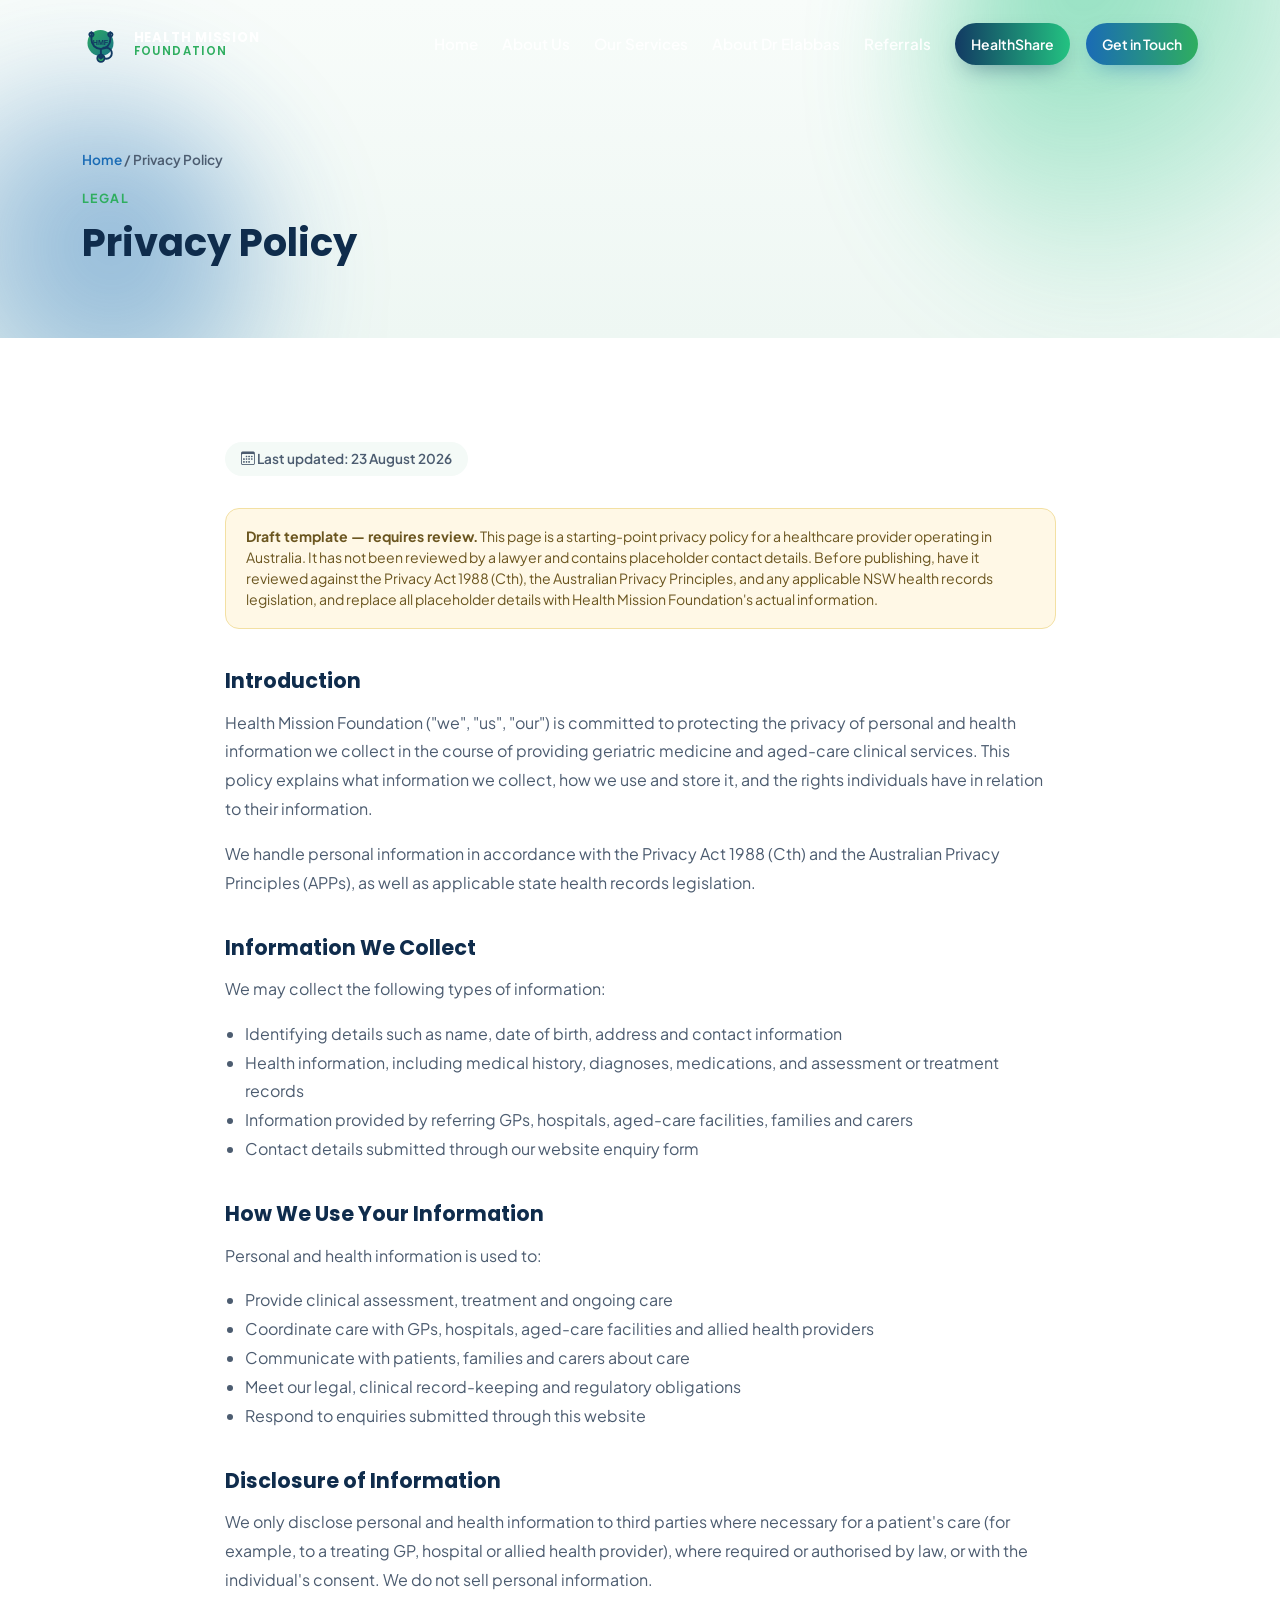
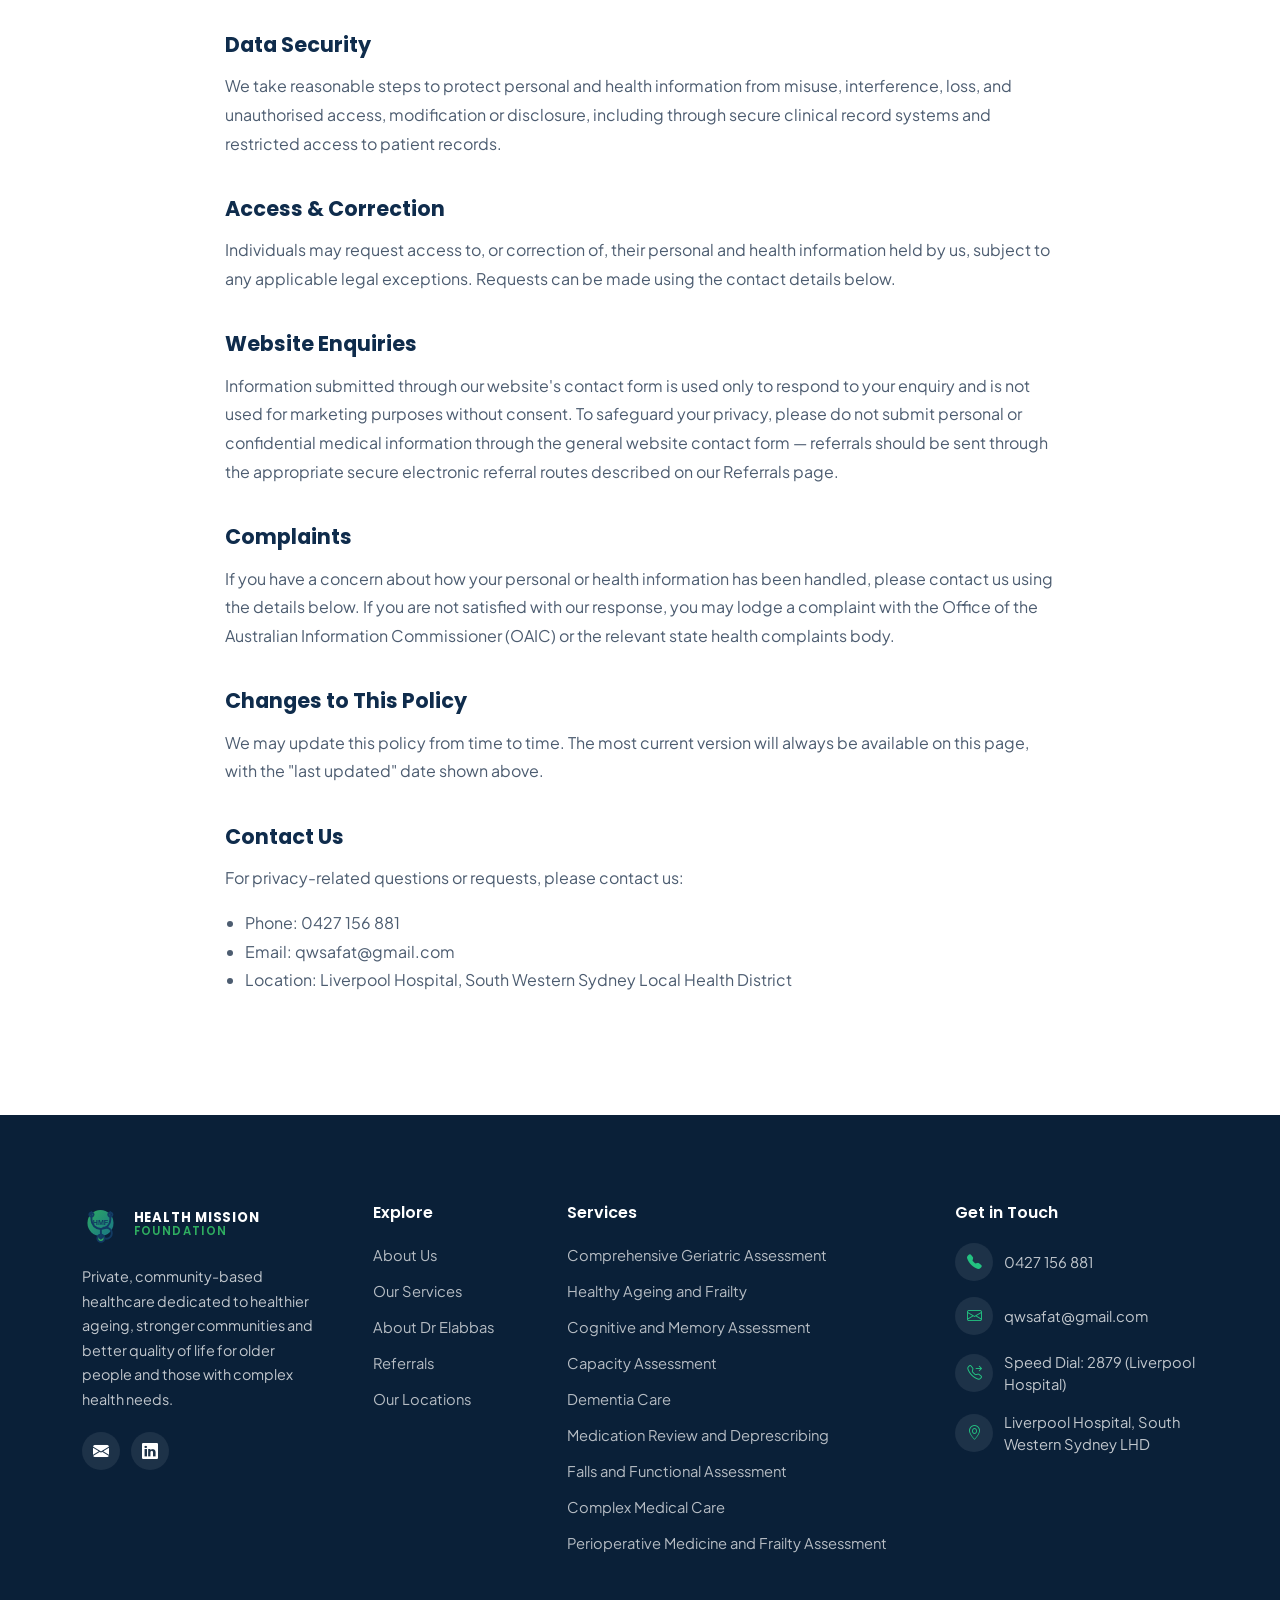
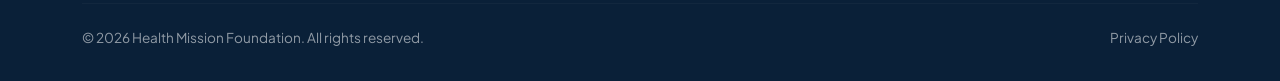
==== commit a5d5597c: "Add locations section and improve mobile responsiveness - Add "Our Locations" section with Lakemba/B" ====
--- a/privacy.html
+++ b/privacy.html
@@ -82,7 +82,7 @@
 <section class="hmf-section">
   <div class="container">
     <div class="row justify-content-center">
-      <div class="col-lg-9">
+      <div class="col-12 col-lg-9">
 
         <p class="hmf-policy-updated"><i class="bi bi-calendar3"></i> Last updated: 23 August 2026</p>
 
@@ -195,7 +195,7 @@
 <footer class="hmf-footer">
   <div class="container">
     <div class="row g-5">
-      <div class="col-lg-3">
+      <div class="col-12 col-lg-3">
         <a href="index.html#top" class="hmf-brand hmf-footer-brand">
           <img src="assets/logo.svg" alt="Health Mission Foundation" class="hmf-brand-mark">
           <span class="hmf-brand-text">
@@ -221,6 +221,7 @@
           <li><a href="index.html#services">Our Services</a></li>
           <li><a href="index.html#specialist">About Dr Elabbas</a></li>
           <li><a href="index.html#referrals">Referrals</a></li>
+          <li><a href="index.html#locations">Our Locations</a></li>
         </ul>
       </div>
 
@@ -239,7 +240,7 @@
         </ul>
       </div>
 
-      <div class="col-lg-3">
+      <div class="col-12 col-lg-3">
         <h4 class="hmf-footer-heading">Get in Touch</h4>
         <ul class="hmf-footer-contact">
           <li><i class="bi bi-telephone-fill"></i><span>0427 156 881</span></li>
--- a/css/style.css
+++ b/css/style.css
@@ -628,7 +628,9 @@
 }
 
 @media (max-width: 575.98px) {
+  .hmf-doctor-portrait-chip.chip-top { left: 0; }
   .hmf-doctor-portrait-chip.chip-mid { right: 0; }
+  .hmf-doctor-portrait-chip.chip-bottom { left: 0; }
 }
 
 /* ---------- Approach / Orbit diagram ---------- */
@@ -861,6 +863,52 @@
 }
 .hmf-info-card p, .hmf-info-card ul { color: var(--hmf-text-soft); font-size: .93rem; line-height: 1.7; margin: 0; }
 .hmf-info-card ul { padding-left: 1.1rem; }
+
+/* ---------- Location cards ---------- */
+.hmf-location-card {
+  background: #fff;
+  border-radius: 20px;
+  overflow: hidden;
+  border: 1px solid rgba(15,44,76,.06);
+  box-shadow: var(--hmf-shadow);
+  height: 100%;
+  display: flex;
+  flex-direction: column;
+}
+.hmf-location-card iframe { width: 100%; height: 100%; }
+.hmf-location-body { padding: 1.5rem 1.6rem 1.7rem; }
+.hmf-location-body h3 {
+  font-family: 'Poppins', sans-serif;
+  font-weight: 700;
+  font-size: 1.05rem;
+  color: var(--hmf-navy);
+  margin-bottom: .6rem;
+  display: flex;
+  align-items: center;
+  gap: .5rem;
+}
+.hmf-location-body h3 i { color: var(--hmf-green); }
+.hmf-location-body p {
+  color: var(--hmf-text-soft);
+  font-size: .92rem;
+  line-height: 1.6;
+  margin: 0 0 .5rem;
+  display: flex;
+  align-items: flex-start;
+  gap: .5rem;
+}
+.hmf-location-body p i { color: var(--hmf-green); margin-top: .2rem; flex: 0 0 auto; }
+.hmf-location-body p a { color: var(--hmf-blue); font-weight: 600; }
+.hmf-location-link {
+  display: inline-flex;
+  align-items: center;
+  gap: .4rem;
+  font-weight: 700;
+  font-size: .88rem;
+  color: var(--hmf-blue);
+  margin-top: .4rem;
+}
+.hmf-location-link:hover { color: var(--hmf-navy-2); gap: .6rem; transition: gap .2s ease; }
 
 /* ---------- Mission checklist ---------- */
 .hmf-mission-item {
@@ -982,6 +1030,10 @@
 /* ---------- Responsive ---------- */
 @media (max-width: 991.98px) {
   .hmf-navbar.scrolled, .hmf-navbar { background: rgba(255,255,255,.97); backdrop-filter: blur(10px); }
+  .navbar-collapse { padding: 1rem 0 .5rem; }
+  .navbar-nav .nav-item { margin-bottom: .35rem; }
+  .navbar-nav .nav-item:last-child { margin-bottom: 0; }
+  .navbar-nav .nav-item .btn { width: 100%; }
   .hmf-hero { padding-top: 120px; text-align: left; }
   .hmf-page-header { padding-top: 120px; }
   .hmf-orbit-wrap { max-width: 340px; }
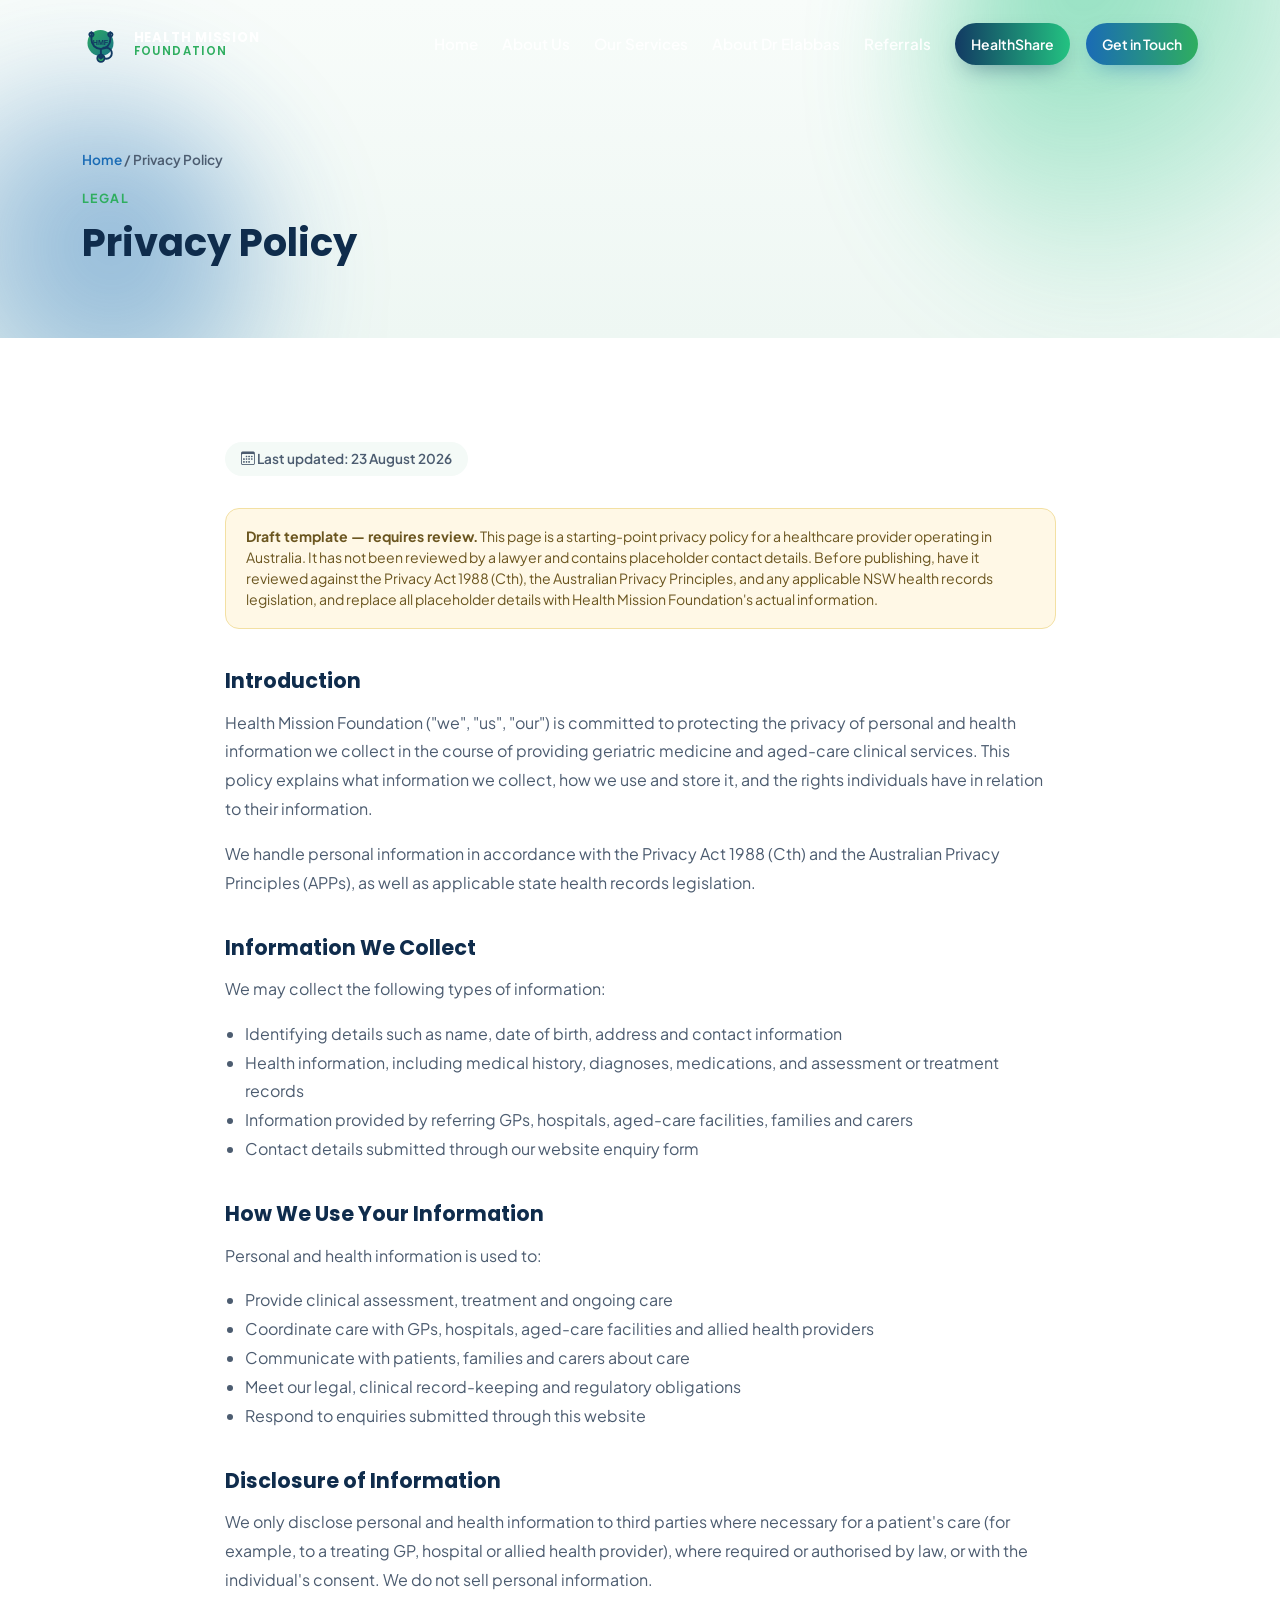
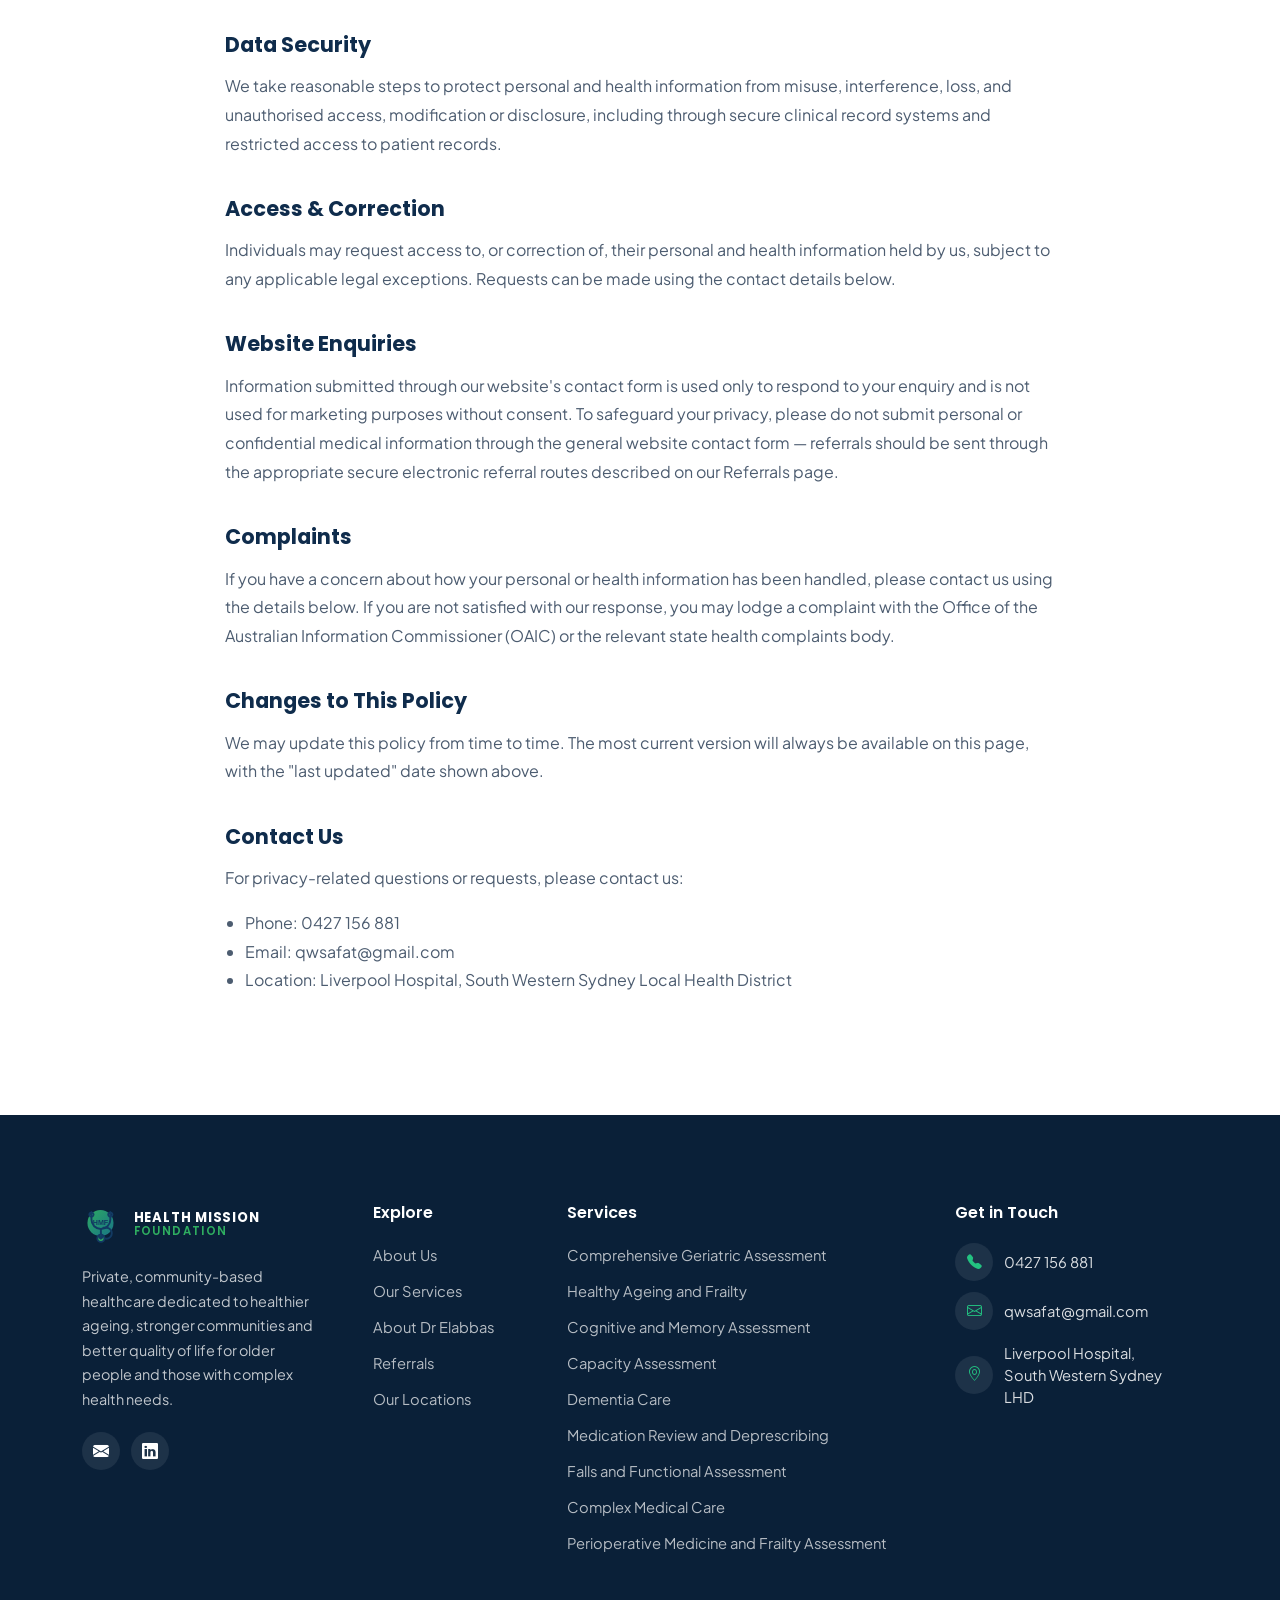
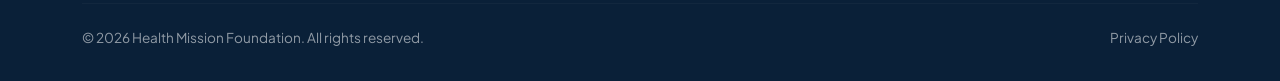
==== commit f217c93d: "Turn footer contact info into clickable buttons Phone, email and location in the "Get in Touch" foot" ====
--- a/privacy.html
+++ b/privacy.html
@@ -243,10 +243,9 @@
       <div class="col-12 col-lg-3">
         <h4 class="hmf-footer-heading">Get in Touch</h4>
         <ul class="hmf-footer-contact">
-          <li><i class="bi bi-telephone-fill"></i><span>0427 156 881</span></li>
-          <li><i class="bi bi-envelope"></i><span>qwsafat@gmail.com</span></li>
-          <li><i class="bi bi-telephone-forward"></i><span>Speed Dial: 2879 (Liverpool Hospital)</span></li>
-          <li><i class="bi bi-geo-alt"></i><span>Liverpool Hospital, South Western Sydney LHD</span></li>
+          <li><a href="tel:+61427156881"><i class="bi bi-telephone-fill"></i><span>0427 156 881</span></a></li>
+          <li><a href="mailto:qwsafat@gmail.com"><i class="bi bi-envelope"></i><span>qwsafat@gmail.com</span></a></li>
+          <li><a href="https://www.google.com/maps/search/?api=1&query=Liverpool+Hospital+NSW" target="_blank" rel="noopener noreferrer"><i class="bi bi-geo-alt"></i><span>Liverpool Hospital, South Western Sydney LHD</span></a></li>
         </ul>
       </div>
     </div>
--- a/css/style.css
+++ b/css/style.css
@@ -758,8 +758,25 @@
 .hmf-footer-links a { color: rgba(255,255,255,.7); font-size: .92rem; transition: color .2s ease; }
 .hmf-footer-links a:hover { color: var(--hmf-green-2); }
 
-.hmf-footer-contact { list-style: none; padding: 0; margin: 0; display: flex; flex-direction: column; gap: 1rem; }
-.hmf-footer-contact li { display: flex; align-items: center; gap: .7rem; font-size: .92rem; }
+.hmf-footer-contact { list-style: none; padding: 0; margin: 0; display: flex; flex-direction: column; gap: .7rem; }
+.hmf-footer-contact li { display: flex; }
+.hmf-footer-contact a {
+  display: flex;
+  align-items: center;
+  gap: .7rem;
+  font-size: .92rem;
+  color: rgba(255,255,255,.85);
+  width: 100%;
+  padding: .5rem .6rem;
+  margin: -.5rem -.6rem;
+  border-radius: 14px;
+  transition: background .2s ease, color .2s ease, transform .2s ease;
+}
+.hmf-footer-contact a:hover {
+  background: rgba(255,255,255,.08);
+  color: #fff;
+  transform: translateX(4px);
+}
 .hmf-footer-contact i {
   width: 38px; height: 38px;
   border-radius: 50%;
@@ -768,6 +785,7 @@
   color: var(--hmf-green-2);
   flex-shrink: 0;
 }
+.hmf-footer-contact a:hover i { background: var(--hmf-green-2); color: #fff; }
 
 .hmf-footer-divider { border-color: rgba(255,255,255,.12); margin: 3rem 0 1.5rem; }
 .hmf-footer-bottom { font-size: .85rem; color: rgba(255,255,255,.55); }
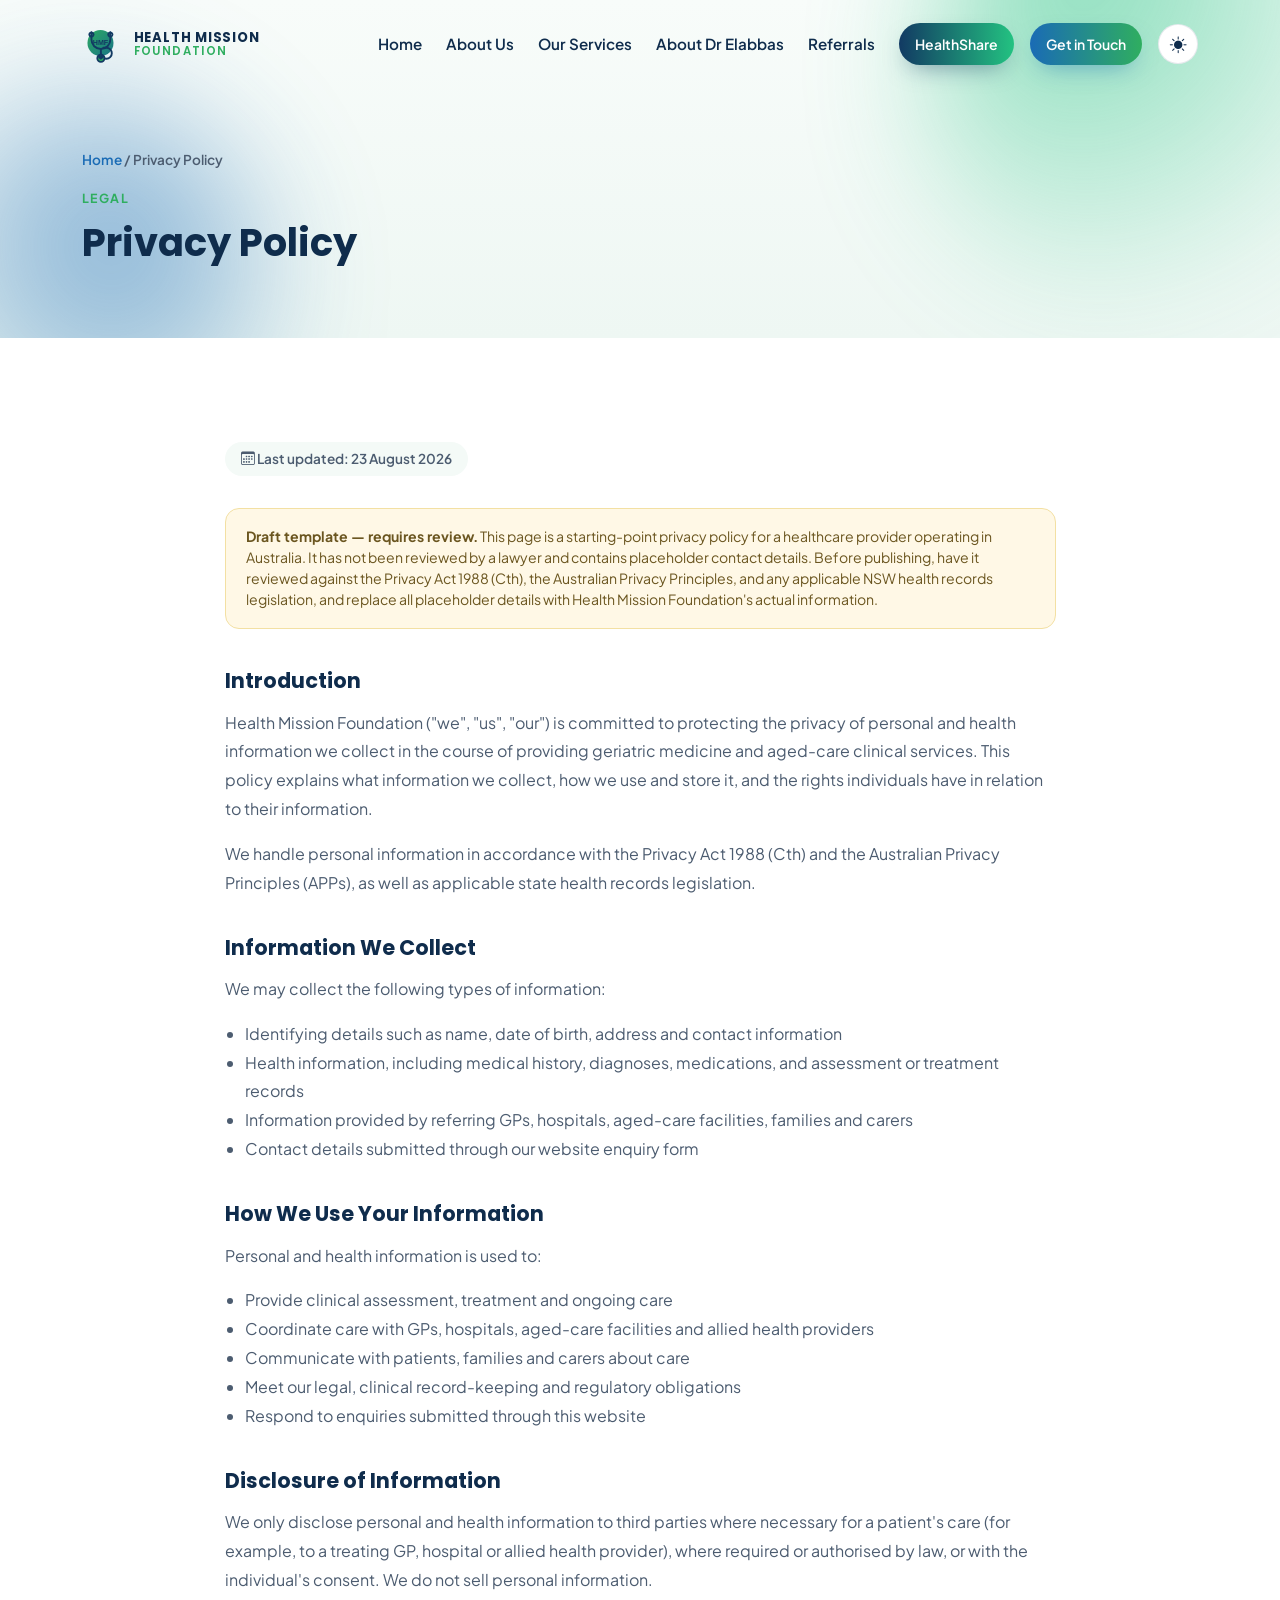
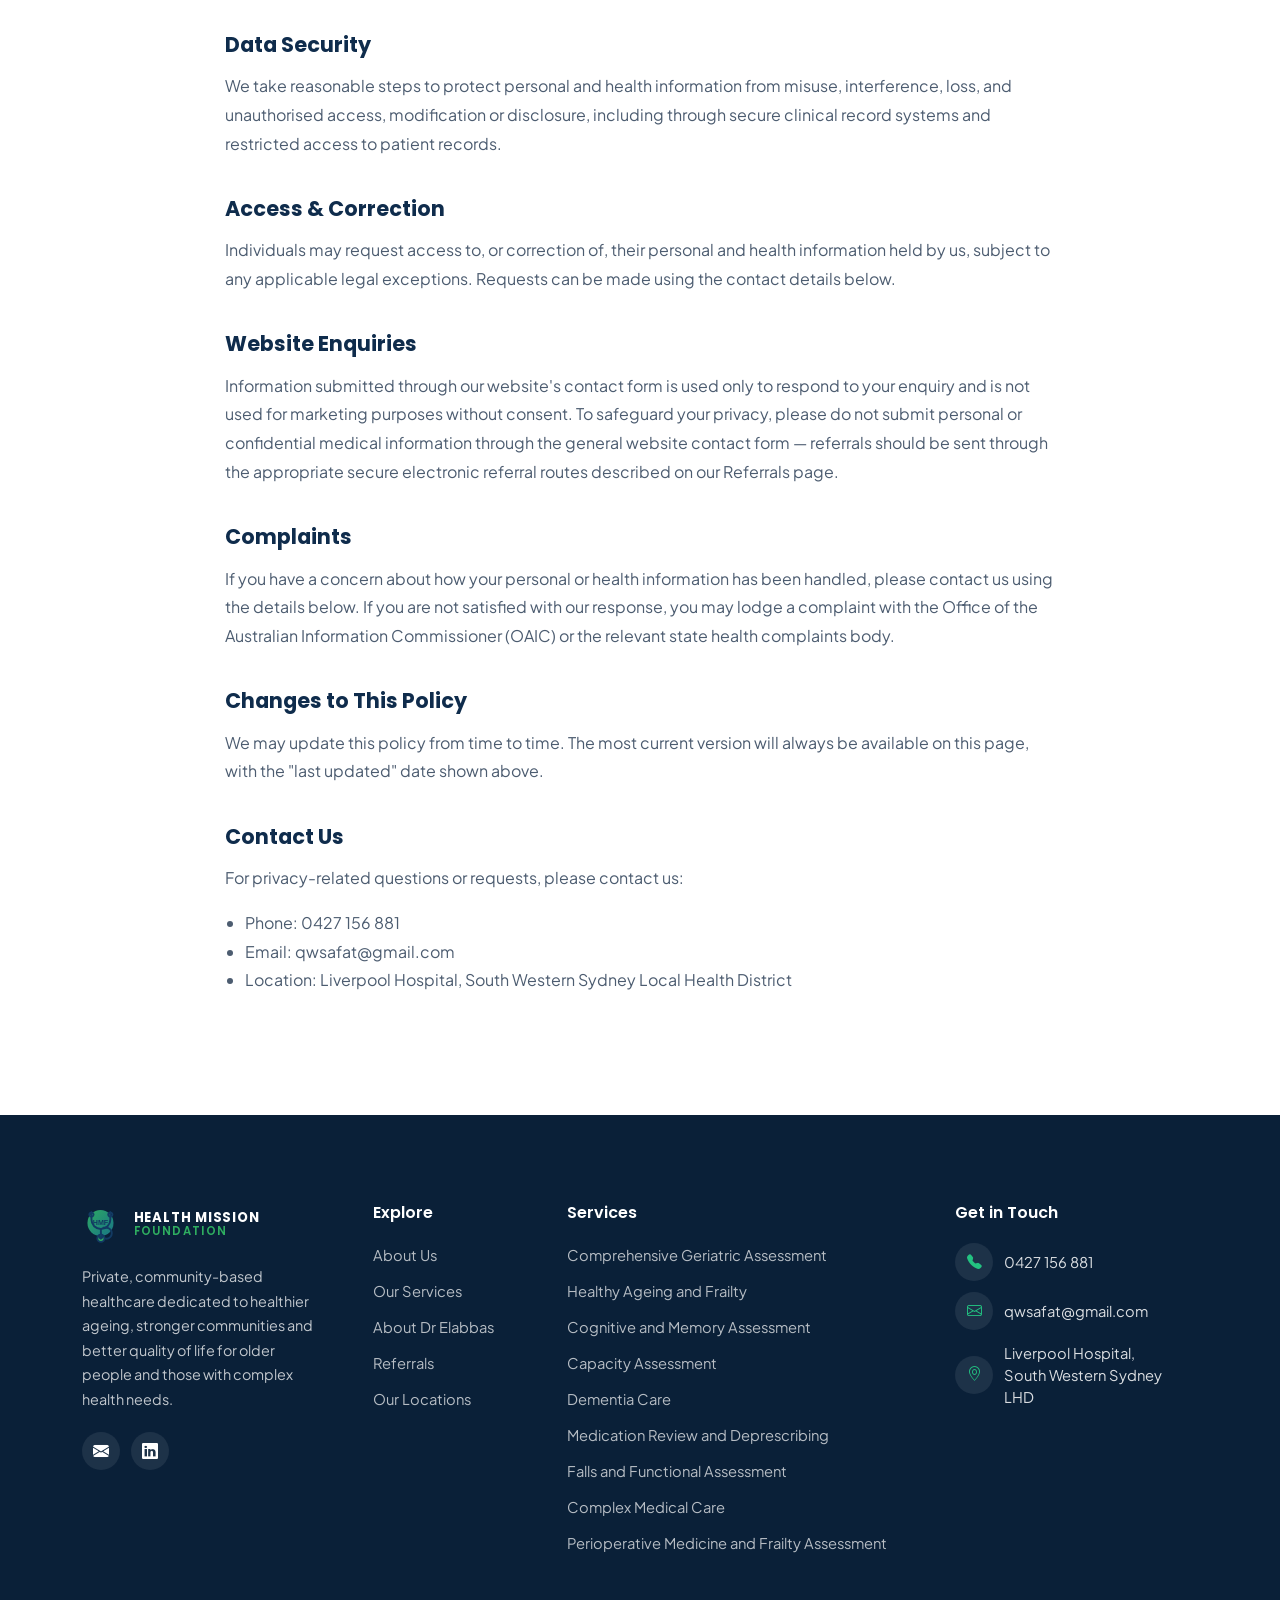
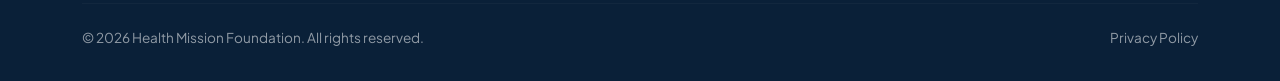
==== commit 3cecae7a: "Revert hero to original light design, add site-wide dark mode The hero now defaults to the original " ====
--- a/privacy.html
+++ b/privacy.html
@@ -3,6 +3,13 @@
 <head>
 <meta charset="UTF-8">
 <meta name="viewport" content="width=device-width, initial-scale=1.0">
+<script>
+  (function () {
+    var stored = localStorage.getItem('hmf-theme');
+    var theme = stored || (window.matchMedia('(prefers-color-scheme: dark)').matches ? 'dark' : 'light');
+    document.documentElement.setAttribute('data-theme', theme);
+  })();
+</script>
 <title>Privacy Policy | Health Mission Foundation</title>
 <meta name="description" content="Health Mission Foundation's privacy policy, explaining how personal and health information is collected, used, stored and disclosed.">
 <meta name="robots" content="index, follow">
@@ -62,6 +69,12 @@
         <li class="nav-item ms-lg-2">
           <a class="btn hmf-btn-primary btn-sm px-3" href="index.html#contact">Get in Touch</a>
         </li>
+        <li class="nav-item ms-lg-2 mt-3 mt-lg-0">
+          <button type="button" class="hmf-theme-toggle" id="hmfThemeToggle" aria-pressed="false" aria-label="Switch to dark mode">
+            <i class="bi bi-sun-fill" aria-hidden="true"></i>
+            <i class="bi bi-moon-stars" aria-hidden="true"></i>
+          </button>
+        </li>
       </ul>
     </div>
   </div>
--- a/css/style.css
+++ b/css/style.css
@@ -13,15 +13,65 @@
   --hmf-text-soft: #4c5c70;
   --hmf-gradient: linear-gradient(135deg, var(--hmf-navy) 0%, var(--hmf-blue) 55%, var(--hmf-green) 100%);
   --hmf-shadow: 0 20px 45px -20px rgba(15, 44, 76, 0.35);
+
+  /* Theme-aware surface tokens (redefined under [data-theme="dark"] below) */
+  --hmf-page-bg: #ffffff;
+  --hmf-surface: #ffffff;
+  --hmf-surface-alt: var(--hmf-bg-soft);
+  --hmf-heading: var(--hmf-navy);
+  --hmf-body-copy: var(--hmf-text-soft);
+  --hmf-link: var(--hmf-blue);
+  --hmf-border-soft: rgba(15, 44, 76, .06);
+  --hmf-border-soft-2: rgba(15, 44, 76, .1);
+  --hmf-navbar-bg: rgba(255, 255, 255, .9);
+  --hmf-navbar-mobile-bg: rgba(255, 255, 255, .97);
+  --hmf-input-bg: #ffffff;
+  --hmf-input-border: rgba(15, 44, 76, .15);
+  --hmf-hero-bg: linear-gradient(180deg, #f8fcfa 0%, #eef7f3 100%);
+  --hmf-page-header-bg: linear-gradient(180deg, #f8fcfa 0%, #eef7f3 100%);
+  --hmf-notice-bg: #fff8e6;
+  --hmf-notice-border: #f3e0a3;
+  --hmf-notice-text: #6b5620;
+  --hmf-notice-strong: #4d3d16;
+  --hmf-heartbeat-stroke: rgba(18, 58, 99, .55);
+  --hmf-hero-ring: rgba(26, 107, 181, .25);
+  --hmf-hero-ring-2: rgba(47, 174, 96, .3);
+  --hmf-toggler-icon: url("data:image/svg+xml,%3csvg xmlns='http://www.w3.org/2000/svg' viewBox='0 0 30 30'%3e%3cpath stroke='rgba(18,58,99,0.85)' stroke-linecap='round' stroke-miterlimit='10' stroke-width='2' d='M4 7h22M4 15h22M4 23h22'/%3e%3c/svg%3e");
+}
+
+:root[data-theme="dark"] {
+  --hmf-page-bg: #0a1826;
+  --hmf-surface: #112238;
+  --hmf-surface-alt: #0d1d30;
+  --hmf-heading: #eef3f7;
+  --hmf-body-copy: #a7b8c9;
+  --hmf-link: #6ab6f0;
+  --hmf-border-soft: rgba(255, 255, 255, .08);
+  --hmf-border-soft-2: rgba(255, 255, 255, .12);
+  --hmf-navbar-bg: rgba(10, 24, 38, .85);
+  --hmf-navbar-mobile-bg: rgba(10, 24, 38, .97);
+  --hmf-input-bg: #0d1d30;
+  --hmf-input-border: rgba(255, 255, 255, .18);
+  --hmf-hero-bg: var(--hmf-navy);
+  --hmf-page-header-bg: var(--hmf-navy);
+  --hmf-notice-bg: rgba(217, 164, 65, .1);
+  --hmf-notice-border: rgba(217, 164, 65, .3);
+  --hmf-notice-text: #e8c988;
+  --hmf-notice-strong: #f5dba8;
+  --hmf-heartbeat-stroke: rgba(255, 255, 255, .6);
+  --hmf-hero-ring: rgba(255, 255, 255, .3);
+  --hmf-hero-ring-2: rgba(47, 174, 96, .55);
+  --hmf-toggler-icon: url("data:image/svg+xml,%3csvg xmlns='http://www.w3.org/2000/svg' viewBox='0 0 30 30'%3e%3cpath stroke='rgba(238,243,247,0.9)' stroke-linecap='round' stroke-miterlimit='10' stroke-width='2' d='M4 7h22M4 15h22M4 23h22'/%3e%3c/svg%3e");
 }
 
 html { scroll-behavior: smooth; }
 
 body {
   font-family: 'Plus Jakarta Sans', system-ui, sans-serif;
-  color: var(--hmf-text);
-  background: #ffffff;
+  color: var(--hmf-body-copy);
+  background: var(--hmf-page-bg);
   overflow-x: hidden;
+  transition: background-color .3s ease, color .3s ease;
 }
 
 h1, h2, h3, h4, .hmf-brand-text {
@@ -29,6 +79,25 @@
 }
 
 a { text-decoration: none; }
+
+/* ---------- Focus states ---------- */
+a:focus-visible,
+button:focus-visible,
+.btn:focus-visible,
+input:focus-visible,
+select:focus-visible,
+textarea:focus-visible,
+[tabindex]:focus-visible {
+  outline: 2px solid var(--hmf-green);
+  outline-offset: 3px;
+  border-radius: 4px;
+}
+.hmf-hero :focus-visible,
+.hmf-cta-banner :focus-visible,
+.hmf-approach :focus-visible,
+.hmf-footer :focus-visible {
+  outline-color: #fff;
+}
 
 .hmf-text-gradient {
   background: linear-gradient(90deg, var(--hmf-green-2), var(--hmf-blue));
@@ -55,16 +124,16 @@
   color: #fff;
 }
 .hmf-btn-outline {
-  border: 2px solid var(--hmf-navy-2);
-  color: var(--hmf-navy-2);
+  border: 2px solid var(--hmf-heading);
+  color: var(--hmf-heading);
   font-weight: 600;
   border-radius: 50px;
   background: transparent;
   transition: all .25s ease;
 }
 .hmf-btn-outline:hover {
-  background: var(--hmf-navy-2);
-  color: #fff;
+  background: var(--hmf-heading);
+  color: var(--hmf-page-bg);
   transform: translateY(-3px);
 }
 .hmf-btn-light {
@@ -105,7 +174,7 @@
 }
 .hmf-navbar.scrolled {
   padding: 10px 0;
-  background: rgba(255,255,255,.9);
+  background: var(--hmf-navbar-bg);
   backdrop-filter: blur(12px);
   box-shadow: 0 8px 30px -15px rgba(15,44,76,.25);
 }
@@ -116,11 +185,11 @@
 }
 .hmf-brand-mark { width: 42px; height: 42px; }
 .hmf-brand-text { display: flex; flex-direction: column; line-height: 1.05; }
-.hmf-brand-line1 { font-weight: 700; font-size: .82rem; letter-spacing: .06em; color: var(--hmf-navy-2); }
+.hmf-brand-line1 { font-weight: 700; font-size: .82rem; letter-spacing: .06em; color: var(--hmf-heading); }
 .hmf-brand-line2 { font-weight: 600; font-size: .72rem; letter-spacing: .12em; color: var(--hmf-green); }
 
 .hmf-navbar .nav-link {
-  color: var(--hmf-navy-2);
+  color: var(--hmf-heading);
   font-weight: 600;
   font-size: .95rem;
   padding: .5rem .9rem;
@@ -140,11 +209,25 @@
 .hmf-navbar .nav-link.active { color: var(--hmf-green); }
 .hmf-navbar .nav-link.active::after { transform: scaleX(1); }
 
-/* Hero is a solid dark panel: keep nav text legible before the navbar picks up its scrolled (white) background */
-@media (min-width: 992px) {
-  .hmf-navbar:not(.scrolled) .nav-link:not(.active) { color: rgba(255, 255, 255, .92); }
-  .hmf-navbar:not(.scrolled) .hmf-brand-line1 { color: #fff; }
-}
+/* ---------- Theme toggle ---------- */
+.hmf-theme-toggle {
+  width: 40px;
+  height: 40px;
+  border-radius: 50%;
+  border: 1px solid var(--hmf-border-soft-2);
+  background: var(--hmf-surface);
+  color: var(--hmf-heading);
+  display: inline-flex;
+  align-items: center;
+  justify-content: center;
+  font-size: 1.05rem;
+  transition: transform .25s ease, background .25s ease, color .25s ease;
+  flex-shrink: 0;
+}
+.hmf-theme-toggle:hover { transform: translateY(-2px) rotate(15deg); }
+.hmf-theme-toggle .bi-moon-stars { display: none; }
+[data-theme="dark"] .hmf-theme-toggle .bi-sun-fill { display: none; }
+[data-theme="dark"] .hmf-theme-toggle .bi-moon-stars { display: inline-block; }
 
 /* ---------- Hero ---------- */
 .hmf-hero {
@@ -154,7 +237,8 @@
   align-items: center;
   padding-top: 140px;
   padding-bottom: 120px;
-  background: var(--hmf-navy);
+  background: var(--hmf-hero-bg);
+  transition: background .3s ease;
   overflow: hidden;
 }
 .hmf-hero-blob {
@@ -176,6 +260,7 @@
   background: radial-gradient(circle at 60% 40%, var(--hmf-blue), transparent 70%);
   animation-delay: 2s;
 }
+[data-theme="dark"] .hmf-hero-blob { display: none; }
 @keyframes hmfFloat {
   0%, 100% { transform: translateY(0) scale(1); }
   50% { transform: translateY(-25px) scale(1.05); }
@@ -189,10 +274,15 @@
   height: 90px;
   z-index: 0;
   opacity: .35;
+  pointer-events: none;
+}
+@media (max-width: 767.98px) {
+  /* The wide zigzag doesn't compress well into a narrow hero and crosses the headline text */
+  .hmf-heartbeat { display: none; }
 }
 .hmf-heartbeat path {
   fill: none;
-  stroke: rgba(255, 255, 255, .6);
+  stroke: var(--hmf-heartbeat-stroke);
   stroke-width: 2.5;
   stroke-linecap: round;
   stroke-linejoin: round;
@@ -226,42 +316,35 @@
 .hmf-hero-title {
   font-size: clamp(2.2rem, 4vw, 3.4rem);
   font-weight: 800;
-  color: #fff;
+  color: var(--hmf-heading);
   line-height: 1.15;
   margin-bottom: 1.25rem;
 }
 
 .hmf-highlight-mark {
+  background-image: linear-gradient(90deg, var(--hmf-green-2), var(--hmf-blue));
+  -webkit-background-clip: text;
+  background-clip: text;
+  color: transparent;
+}
+[data-theme="dark"] .hmf-highlight-mark {
   background-image: linear-gradient(rgba(47, 174, 96, .55), rgba(47, 174, 96, .55));
+  -webkit-background-clip: initial;
+  background-clip: initial;
   background-repeat: no-repeat;
   background-size: 100% 38%;
   background-position: 0 88%;
   padding: 0 .05em;
+  color: #fff;
 }
 
 .hmf-hero-sub {
   font-size: 1.1rem;
-  color: rgba(255, 255, 255, .78);
+  color: var(--hmf-body-copy);
   max-width: 560px;
   margin-bottom: 2rem;
 }
-.hmf-hero-sub strong { color: #fff; }
-
-.hmf-text-link {
-  display: inline-flex;
-  align-items: center;
-  gap: .5rem;
-  font-weight: 700;
-  color: #fff;
-  border-bottom: 2px solid rgba(255, 255, 255, .4);
-  padding-bottom: .2rem;
-  transition: border-color .2s ease, gap .2s ease;
-}
-.hmf-text-link:hover {
-  color: #fff;
-  border-color: var(--hmf-green-2);
-  gap: .7rem;
-}
+.hmf-hero-sub strong { color: var(--hmf-heading); }
 
 .hmf-value-strip {
   display: flex;
@@ -274,7 +357,7 @@
   align-items: center;
   gap: .55rem;
   font-weight: 600;
-  color: #fff;
+  color: var(--hmf-heading);
   font-size: .92rem;
 }
 .hmf-value-item i {
@@ -299,11 +382,11 @@
 }
 .hmf-orbit-ring {
   position: absolute;
-  border: 2px dashed rgba(255, 255, 255, .3);
+  border: 2px dashed var(--hmf-hero-ring);
   border-radius: 50%;
 }
 .hmf-ring-1 { inset: 0; animation: hmfSpin 40s linear infinite; }
-.hmf-ring-2 { inset: 12%; border-color: rgba(47, 174, 96, .55); animation: hmfSpin 30s linear infinite reverse; }
+.hmf-ring-2 { inset: 12%; border-color: var(--hmf-hero-ring-2); animation: hmfSpin 30s linear infinite reverse; }
 @keyframes hmfSpin { from { transform: rotate(0deg);} to { transform: rotate(360deg);} }
 
 .hmf-hero-card {
@@ -334,21 +417,22 @@
   position: relative;
   padding-top: 150px;
   padding-bottom: 4.5rem;
-  background: linear-gradient(180deg, #f8fcfa 0%, #eef7f3 100%);
+  background: var(--hmf-page-header-bg);
+  transition: background .3s ease;
   overflow: hidden;
 }
 .hmf-page-header .container { position: relative; z-index: 1; }
 .hmf-breadcrumb {
   font-size: .85rem;
   font-weight: 600;
-  color: var(--hmf-text-soft);
+  color: var(--hmf-body-copy);
   margin-bottom: .9rem;
 }
-.hmf-breadcrumb a { color: var(--hmf-blue); }
+.hmf-breadcrumb a { color: var(--hmf-link); }
 .hmf-breadcrumb a:hover { text-decoration: underline; }
 .hmf-page-header .hmf-h2 { margin-bottom: 0; }
 .hmf-page-header-sub {
-  color: var(--hmf-text-soft);
+  color: var(--hmf-body-copy);
   max-width: 680px;
   margin-top: 1rem;
   font-size: 1.05rem;
@@ -356,7 +440,7 @@
 
 /* ---------- Section basics ---------- */
 .hmf-section { padding: 6.5rem 0; }
-.hmf-section-alt { background: var(--hmf-bg-soft); }
+.hmf-section-alt { background: var(--hmf-surface-alt); }
 
 .hmf-kicker {
   display: inline-block;
@@ -371,13 +455,13 @@
 
 .hmf-h2 {
   font-weight: 700;
-  color: var(--hmf-navy);
+  color: var(--hmf-heading);
   font-size: clamp(1.7rem, 3vw, 2.4rem);
   margin-bottom: 1.1rem;
 }
 
 .hmf-section-sub {
-  color: var(--hmf-text-soft);
+  color: var(--hmf-body-copy);
   max-width: 640px;
   font-size: 1.05rem;
 }
@@ -385,10 +469,10 @@
 .hmf-lead-text {
   font-size: 1.15rem;
   font-weight: 600;
-  color: var(--hmf-navy-2);
+  color: var(--hmf-heading);
   margin-bottom: 1rem;
 }
-.hmf-body-text { color: var(--hmf-text-soft); margin-bottom: 1rem; line-height: 1.75; }
+.hmf-body-text { color: var(--hmf-body-copy); margin-bottom: 1rem; line-height: 1.75; }
 .hmf-body-text-light { color: rgba(255,255,255,.82); }
 
 /* About graphic */
@@ -396,17 +480,19 @@
 .hmf-og-ring { fill: none; stroke: rgba(26,107,181,.15); stroke-width: 1.5; }
 .hmf-og-ring-2 { stroke: rgba(47,174,96,.2); }
 .hmf-og-dots circle { fill: var(--hmf-green); opacity: .6; }
+[data-theme="dark"] .hmf-og-ring { stroke: rgba(106,182,240,.3); }
+[data-theme="dark"] .hmf-og-ring-2 { stroke: rgba(47,174,96,.4); }
 
 .hmf-mini-card {
   display: flex;
   align-items: center;
   gap: .7rem;
-  background: var(--hmf-bg-soft);
+  background: var(--hmf-surface-alt);
   border-radius: 14px;
   padding: .9rem 1rem;
   font-weight: 600;
   font-size: .9rem;
-  color: var(--hmf-navy-2);
+  color: var(--hmf-heading);
   height: 100%;
 }
 .hmf-mini-card i { color: var(--hmf-green); font-size: 1.2rem; }
@@ -414,12 +500,12 @@
 /* ---------- Services ---------- */
 .hmf-service-card {
   position: relative;
-  background: #fff;
+  background: var(--hmf-surface);
   border-radius: 22px;
   padding: 2.2rem 1.8rem 1.8rem;
   height: 100%;
-  border: 1px solid rgba(15,44,76,.06);
-  transition: transform .3s ease, box-shadow .3s ease, border-color .3s ease;
+  border: 1px solid var(--hmf-border-soft);
+  transition: transform .3s ease, box-shadow .3s ease, border-color .3s ease, background .3s ease;
   overflow: hidden;
 }
 .hmf-service-card::before {
@@ -443,7 +529,7 @@
   font-family: 'Poppins', sans-serif;
   font-weight: 800;
   font-size: 1.6rem;
-  color: rgba(15,44,76,.08);
+  color: var(--hmf-border-soft-2);
 }
 .hmf-service-icon {
   width: 56px; height: 56px;
@@ -460,14 +546,14 @@
   font-family: 'Poppins', sans-serif;
   font-size: 1.08rem;
   font-weight: 700;
-  color: var(--hmf-navy);
+  color: var(--hmf-heading);
   margin-bottom: .6rem;
   position: relative;
   z-index: 1;
 }
 .hmf-service-card p {
   font-size: .92rem;
-  color: var(--hmf-text-soft);
+  color: var(--hmf-body-copy);
   margin: 0;
   position: relative;
   z-index: 1;
@@ -505,7 +591,7 @@
   background: linear-gradient(135deg, var(--hmf-blue), var(--hmf-green));
   color: #fff;
   font-size: 5rem;
-  border: 6px solid #fff;
+  border: 6px solid var(--hmf-page-bg);
   box-shadow: var(--hmf-shadow);
 }
 .hmf-doctor-portrait-badge img {
@@ -516,12 +602,12 @@
 }
 .hmf-doctor-portrait-chip {
   position: absolute;
-  background: #fff;
+  background: var(--hmf-surface);
   border-radius: 50px;
   padding: .5rem .95rem;
   font-size: .78rem;
   font-weight: 700;
-  color: var(--hmf-navy-2);
+  color: var(--hmf-heading);
   box-shadow: var(--hmf-shadow);
   display: flex;
   align-items: center;
@@ -537,7 +623,7 @@
 .hmf-doctor-name {
   font-family: 'Poppins', sans-serif;
   font-weight: 700;
-  color: var(--hmf-navy);
+  color: var(--hmf-heading);
   font-size: clamp(1.4rem, 2.4vw, 1.8rem);
   margin-bottom: .3rem;
 }
@@ -550,7 +636,7 @@
   margin-bottom: .4rem;
 }
 .hmf-doctor-role-line {
-  color: var(--hmf-navy-2);
+  color: var(--hmf-heading);
   font-weight: 600;
   font-size: 1.05rem;
   margin-bottom: 1rem;
@@ -578,13 +664,13 @@
   display: inline-flex;
   align-items: center;
   gap: .4rem;
-  background: #fff;
-  border: 1px solid rgba(15,44,76,.08);
+  background: var(--hmf-surface);
+  border: 1px solid var(--hmf-border-soft-2);
   border-radius: 50px;
   padding: .5rem 1rem;
   font-size: .85rem;
   font-weight: 600;
-  color: var(--hmf-navy-2);
+  color: var(--hmf-heading);
 }
 .hmf-doctor-tag i { color: var(--hmf-green); }
 
@@ -592,7 +678,7 @@
   display: flex;
   flex-wrap: wrap;
   gap: 1.2rem;
-  background: #fff;
+  background: var(--hmf-surface);
   border-radius: 18px;
   padding: 1.3rem 1.5rem;
   box-shadow: var(--hmf-shadow);
@@ -617,13 +703,13 @@
   font-size: .74rem;
   text-transform: uppercase;
   letter-spacing: .06em;
-  color: var(--hmf-text-soft);
+  color: var(--hmf-body-copy);
   font-weight: 700;
 }
 .hmf-doctor-contact-item .value {
   display: block;
   font-weight: 700;
-  color: var(--hmf-navy);
+  color: var(--hmf-heading);
   font-size: 1rem;
 }
 
@@ -652,12 +738,13 @@
   max-width: 460px;
   aspect-ratio: 1 / 1;
   margin: 0 auto;
+  --orbit-radius: 175px;
 }
 .hmf-orbit-wrap::before {
   content: "";
   position: absolute;
   inset: 12%;
-  border: 2px dashed rgba(255,255,255,.25);
+  border: 2px dashed var(--hmf-border-soft-2);
   border-radius: 50%;
 }
 .hmf-orbit-center {
@@ -666,14 +753,15 @@
   transform: translate(-50%, -50%);
   width: 38%; height: 38%;
   border-radius: 50%;
-  background: #fff;
-  color: var(--hmf-navy-2);
+  background: var(--hmf-surface);
+  color: var(--hmf-heading);
   display: flex; align-items: center; justify-content: center;
   text-align: center;
   font-family: 'Poppins', sans-serif;
   font-weight: 700;
   font-size: clamp(.85rem, 1.6vw, 1.05rem);
-  box-shadow: 0 25px 50px -20px rgba(0,0,0,.4);
+  box-shadow: var(--hmf-shadow);
+  border: 1px solid var(--hmf-border-soft);
   z-index: 3;
 }
 .hmf-orbit-item {
@@ -683,22 +771,22 @@
   width: 108px;
   margin-left: -54px;
   margin-top: -34px;
-  transform: rotate(var(--angle)) translate(0, -44%) rotate(calc(-1 * var(--angle)));
+  transform: rotate(var(--angle)) translateY(calc(-1 * var(--orbit-radius))) rotate(calc(-1 * var(--angle)));
   display: flex;
   flex-direction: column;
   align-items: center;
   gap: .35rem;
-  color: #fff;
+  color: var(--hmf-heading);
   z-index: 2;
 }
 .hmf-orbit-item i {
   width: 46px; height: 46px;
   border-radius: 50%;
-  background: rgba(255,255,255,.14);
-  border: 1px solid rgba(255,255,255,.35);
+  background: linear-gradient(135deg, var(--hmf-blue), var(--hmf-green));
+  color: #fff;
   display: flex; align-items: center; justify-content: center;
   font-size: 1.15rem;
-  backdrop-filter: blur(4px);
+  box-shadow: var(--hmf-shadow);
   transition: transform .25s ease, background .25s ease;
 }
 .hmf-orbit-item:hover i {
@@ -832,7 +920,7 @@
   display: flex;
   gap: 1.3rem;
   padding: 1.6rem 0;
-  border-bottom: 1px solid rgba(15,44,76,.08);
+  border-bottom: 1px solid var(--hmf-border-soft-2);
 }
 .hmf-referral-step:last-child { border-bottom: none; }
 .hmf-referral-step-num {
@@ -849,17 +937,17 @@
   font-family: 'Poppins', sans-serif;
   font-weight: 700;
   font-size: 1.08rem;
-  color: var(--hmf-navy);
+  color: var(--hmf-heading);
   margin-bottom: .35rem;
 }
-.hmf-referral-step-body p { color: var(--hmf-text-soft); margin: 0; line-height: 1.7; }
-.hmf-referral-step-body p a { color: var(--hmf-blue); font-weight: 600; text-decoration: underline; }
+.hmf-referral-step-body p { color: var(--hmf-body-copy); margin: 0; line-height: 1.7; }
+.hmf-referral-step-body p a { color: var(--hmf-link); font-weight: 600; text-decoration: underline; }
 
 .hmf-info-card {
-  background: #fff;
+  background: var(--hmf-surface);
   border-radius: 20px;
   padding: 1.8rem;
-  border: 1px solid rgba(15,44,76,.06);
+  border: 1px solid var(--hmf-border-soft);
   box-shadow: var(--hmf-shadow);
   height: 100%;
 }
@@ -876,18 +964,18 @@
   font-family: 'Poppins', sans-serif;
   font-weight: 700;
   font-size: 1.05rem;
-  color: var(--hmf-navy);
+  color: var(--hmf-heading);
   margin-bottom: .5rem;
 }
-.hmf-info-card p, .hmf-info-card ul { color: var(--hmf-text-soft); font-size: .93rem; line-height: 1.7; margin: 0; }
+.hmf-info-card p, .hmf-info-card ul { color: var(--hmf-body-copy); font-size: .93rem; line-height: 1.7; margin: 0; }
 .hmf-info-card ul { padding-left: 1.1rem; }
 
 /* ---------- Location cards ---------- */
 .hmf-location-card {
-  background: #fff;
+  background: var(--hmf-surface);
   border-radius: 20px;
   overflow: hidden;
-  border: 1px solid rgba(15,44,76,.06);
+  border: 1px solid var(--hmf-border-soft);
   box-shadow: var(--hmf-shadow);
   height: 100%;
   display: flex;
@@ -899,7 +987,7 @@
   font-family: 'Poppins', sans-serif;
   font-weight: 700;
   font-size: 1.05rem;
-  color: var(--hmf-navy);
+  color: var(--hmf-heading);
   margin-bottom: .6rem;
   display: flex;
   align-items: center;
@@ -907,7 +995,7 @@
 }
 .hmf-location-body h3 i { color: var(--hmf-green); }
 .hmf-location-body p {
-  color: var(--hmf-text-soft);
+  color: var(--hmf-body-copy);
   font-size: .92rem;
   line-height: 1.6;
   margin: 0 0 .5rem;
@@ -916,17 +1004,17 @@
   gap: .5rem;
 }
 .hmf-location-body p i { color: var(--hmf-green); margin-top: .2rem; flex: 0 0 auto; }
-.hmf-location-body p a { color: var(--hmf-blue); font-weight: 600; }
+.hmf-location-body p a { color: var(--hmf-link); font-weight: 600; }
 .hmf-location-link {
   display: inline-flex;
   align-items: center;
   gap: .4rem;
   font-weight: 700;
   font-size: .88rem;
-  color: var(--hmf-blue);
+  color: var(--hmf-link);
   margin-top: .4rem;
 }
-.hmf-location-link:hover { color: var(--hmf-navy-2); gap: .6rem; transition: gap .2s ease; }
+.hmf-location-link:hover { color: var(--hmf-heading); gap: .6rem; transition: gap .2s ease; }
 
 /* ---------- Mission checklist ---------- */
 .hmf-mission-item {
@@ -934,7 +1022,7 @@
   align-items: flex-start;
   gap: .8rem;
   padding: .9rem 0;
-  border-bottom: 1px solid rgba(15,44,76,.08);
+  border-bottom: 1px solid var(--hmf-border-soft-2);
 }
 .hmf-mission-item:last-child { border-bottom: none; }
 .hmf-mission-item i {
@@ -947,14 +1035,14 @@
   flex: 0 0 auto;
   margin-top: .1rem;
 }
-.hmf-mission-item span { font-weight: 600; color: var(--hmf-navy-2); }
+.hmf-mission-item span { font-weight: 600; color: var(--hmf-heading); }
 
 /* ---------- Notice / disclaimer cards ---------- */
 .hmf-notice-card {
   display: flex;
   gap: 1rem;
-  background: #fff8e6;
-  border: 1px solid #f3e0a3;
+  background: var(--hmf-notice-bg);
+  border: 1px solid var(--hmf-notice-border);
   border-left: 4px solid #d9a441;
   border-radius: 14px;
   padding: 1.3rem 1.5rem;
@@ -966,15 +1054,15 @@
   flex: 0 0 auto;
   margin-top: .1rem;
 }
-.hmf-notice-card p { color: #6b5620; font-size: .92rem; line-height: 1.65; margin: 0; }
-.hmf-notice-card strong { color: #4d3d16; }
+.hmf-notice-card p { color: var(--hmf-notice-text); font-size: .92rem; line-height: 1.65; margin: 0; }
+.hmf-notice-card strong { color: var(--hmf-notice-strong); }
 
 /* ---------- Contact page ---------- */
 .hmf-contact-card {
-  background: #fff;
+  background: var(--hmf-surface);
   border-radius: 20px;
   padding: 1.6rem 1.8rem;
-  border: 1px solid rgba(15,44,76,.06);
+  border: 1px solid var(--hmf-border-soft);
   box-shadow: var(--hmf-shadow);
   display: flex;
   align-items: flex-start;
@@ -990,36 +1078,50 @@
   font-size: 1.2rem;
   flex: 0 0 auto;
 }
-.hmf-contact-card h3 { font-family: 'Poppins', sans-serif; font-weight: 700; font-size: 1rem; color: var(--hmf-navy); margin-bottom: .25rem; }
-.hmf-contact-card p { color: var(--hmf-text-soft); font-size: .9rem; margin: 0; line-height: 1.6; }
-.hmf-contact-card p a { color: var(--hmf-blue); font-weight: 600; text-decoration: underline; }
+.hmf-contact-card h3 { font-family: 'Poppins', sans-serif; font-weight: 700; font-size: 1rem; color: var(--hmf-heading); margin-bottom: .25rem; }
+.hmf-contact-card p { color: var(--hmf-body-copy); font-size: .9rem; margin: 0; line-height: 1.6; }
+.hmf-contact-card p a { color: var(--hmf-link); font-weight: 600; text-decoration: underline; }
 
 .hmf-form-panel {
-  background: #fff;
+  background: var(--hmf-surface);
   border-radius: 22px;
   padding: 2.2rem;
-  border: 1px solid rgba(15,44,76,.06);
-  box-shadow: var(--hmf-shadow);
-}
-.hmf-form-panel .form-label { font-weight: 600; color: var(--hmf-navy-2); font-size: .92rem; }
+  border: 1px solid var(--hmf-border-soft);
+  box-shadow: var(--hmf-shadow);
+}
+.hmf-form-panel .form-label { font-weight: 600; color: var(--hmf-heading); font-size: .92rem; }
 .hmf-form-panel .form-control, .hmf-form-panel .form-select {
+  background: var(--hmf-input-bg);
+  color: var(--hmf-heading);
   border-radius: 12px;
-  border: 1px solid rgba(15,44,76,.15);
+  border: 1px solid var(--hmf-input-border);
   padding: .7rem .95rem;
 }
+.hmf-form-panel .form-control::placeholder { color: var(--hmf-body-copy); opacity: .8; }
+.hmf-form-panel .form-select {
+  background-image: url("data:image/svg+xml,%3csvg xmlns='http://www.w3.org/2000/svg' viewBox='0 0 16 16'%3e%3cpath fill='none' stroke='%234c5c70' stroke-linecap='round' stroke-linejoin='round' stroke-width='2' d='M2 5l6 6 6-6'/%3e%3c/svg%3e");
+  background-repeat: no-repeat;
+  background-position: right .95rem center;
+  background-size: 16px 12px;
+}
+[data-theme="dark"] .hmf-form-panel .form-select {
+  background-image: url("data:image/svg+xml,%3csvg xmlns='http://www.w3.org/2000/svg' viewBox='0 0 16 16'%3e%3cpath fill='none' stroke='%23a7b8c9' stroke-linecap='round' stroke-linejoin='round' stroke-width='2' d='M2 5l6 6 6-6'/%3e%3c/svg%3e");
+}
 .hmf-form-panel .form-control:focus, .hmf-form-panel .form-select:focus {
+  background: var(--hmf-input-bg);
+  color: var(--hmf-heading);
   border-color: var(--hmf-blue);
   box-shadow: 0 0 0 .2rem rgba(26,107,181,.15);
 }
-.hmf-form-note { font-size: .82rem; color: var(--hmf-text-soft); margin-top: .8rem; }
+.hmf-form-note { font-size: .82rem; color: var(--hmf-body-copy); margin-top: .8rem; }
 
 /* ---------- Policy / legal content ---------- */
 .hmf-policy-updated {
   display: inline-block;
   font-size: .85rem;
   font-weight: 600;
-  color: var(--hmf-text-soft);
-  background: var(--hmf-bg-soft);
+  color: var(--hmf-body-copy);
+  background: var(--hmf-surface-alt);
   border-radius: 50px;
   padding: .4rem 1rem;
   margin-bottom: 2rem;
@@ -1028,41 +1130,66 @@
   font-family: 'Poppins', sans-serif;
   font-weight: 700;
   font-size: 1.3rem;
-  color: var(--hmf-navy);
+  color: var(--hmf-heading);
   margin-top: 2.4rem;
   margin-bottom: .9rem;
 }
 .hmf-policy h2:first-child { margin-top: 0; }
-.hmf-policy p, .hmf-policy li { color: var(--hmf-text-soft); line-height: 1.8; }
+.hmf-policy p, .hmf-policy li { color: var(--hmf-body-copy); line-height: 1.8; }
 .hmf-policy ul { padding-left: 1.3rem; margin-bottom: 1rem; }
 .hmf-policy-disclaimer {
-  background: #fff8e6;
-  border: 1px solid #f3e0a3;
+  background: var(--hmf-notice-bg);
+  border: 1px solid var(--hmf-notice-border);
   border-radius: 14px;
   padding: 1.1rem 1.3rem;
   font-size: .88rem;
-  color: #6b5620;
+  color: var(--hmf-notice-text);
   margin-bottom: 2.5rem;
 }
 
 /* ---------- Responsive ---------- */
 @media (max-width: 991.98px) {
-  .hmf-navbar.scrolled, .hmf-navbar { background: rgba(255,255,255,.97); backdrop-filter: blur(10px); }
+  .hmf-navbar.scrolled, .hmf-navbar { background: var(--hmf-navbar-mobile-bg); backdrop-filter: blur(10px); }
+  .navbar-toggler-icon { background-image: var(--hmf-toggler-icon); }
   .navbar-collapse { padding: 1rem 0 .5rem; }
   .navbar-nav .nav-item { margin-bottom: .35rem; }
   .navbar-nav .nav-item:last-child { margin-bottom: 0; }
   .navbar-nav .nav-item .btn { width: 100%; }
   .hmf-hero { padding-top: 120px; text-align: left; }
   .hmf-page-header { padding-top: 120px; }
-  .hmf-orbit-wrap { max-width: 340px; }
+  .hmf-orbit-wrap { max-width: 340px; --orbit-radius: 128px; }
   .hmf-orbit-item { width: 88px; margin-left: -44px; margin-top: -28px; }
 }
 
 @media (max-width: 575.98px) {
   .hmf-hero-visual { max-width: 300px; }
   .hmf-doctor-portrait-chip { font-size: .68rem; padding: .45rem .8rem; }
-  .hmf-orbit-wrap { max-width: 300px; }
+  .hmf-orbit-wrap { max-width: 300px; --orbit-radius: 112px; }
   .hmf-orbit-center { font-size: .78rem; }
   .hmf-orbit-item span { font-size: .68rem; }
   .hmf-orbit-item i { width: 38px; height: 38px; font-size: .95rem; }
 }
+
+/* ---------- Reduced motion ---------- */
+@media (prefers-reduced-motion: reduce) {
+  html { scroll-behavior: auto; }
+  *, *::before, *::after {
+    animation-duration: .001ms !important;
+    animation-iteration-count: 1 !important;
+    transition-duration: .001ms !important;
+    scroll-behavior: auto !important;
+  }
+  .reveal-up {
+    opacity: 1;
+    transform: none;
+  }
+  .hmf-btn-primary:hover,
+  .hmf-btn-outline:hover,
+  .hmf-btn-light:hover,
+  .hmf-btn-healthshare:hover,
+  .hmf-service-card:hover,
+  .hmf-location-link:hover,
+  .hmf-footer-contact a:hover {
+    transform: none;
+  }
+}
